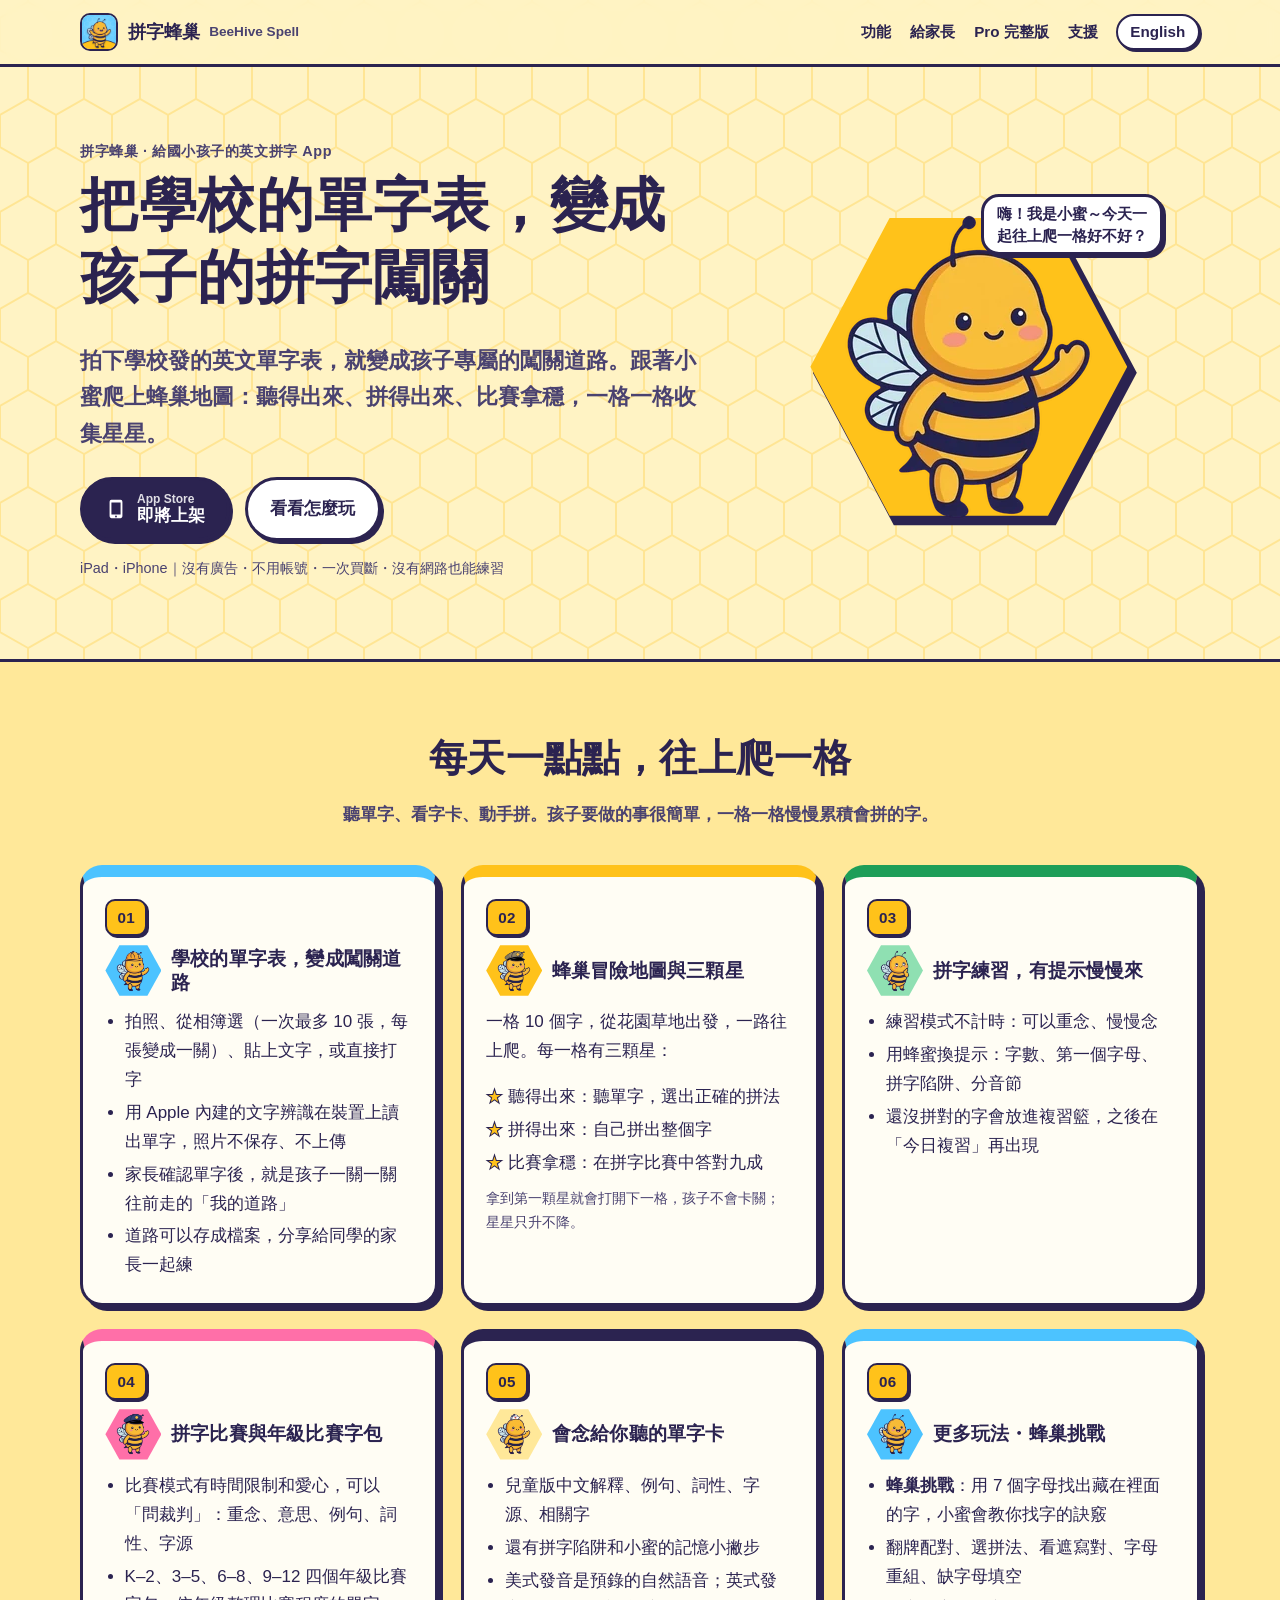
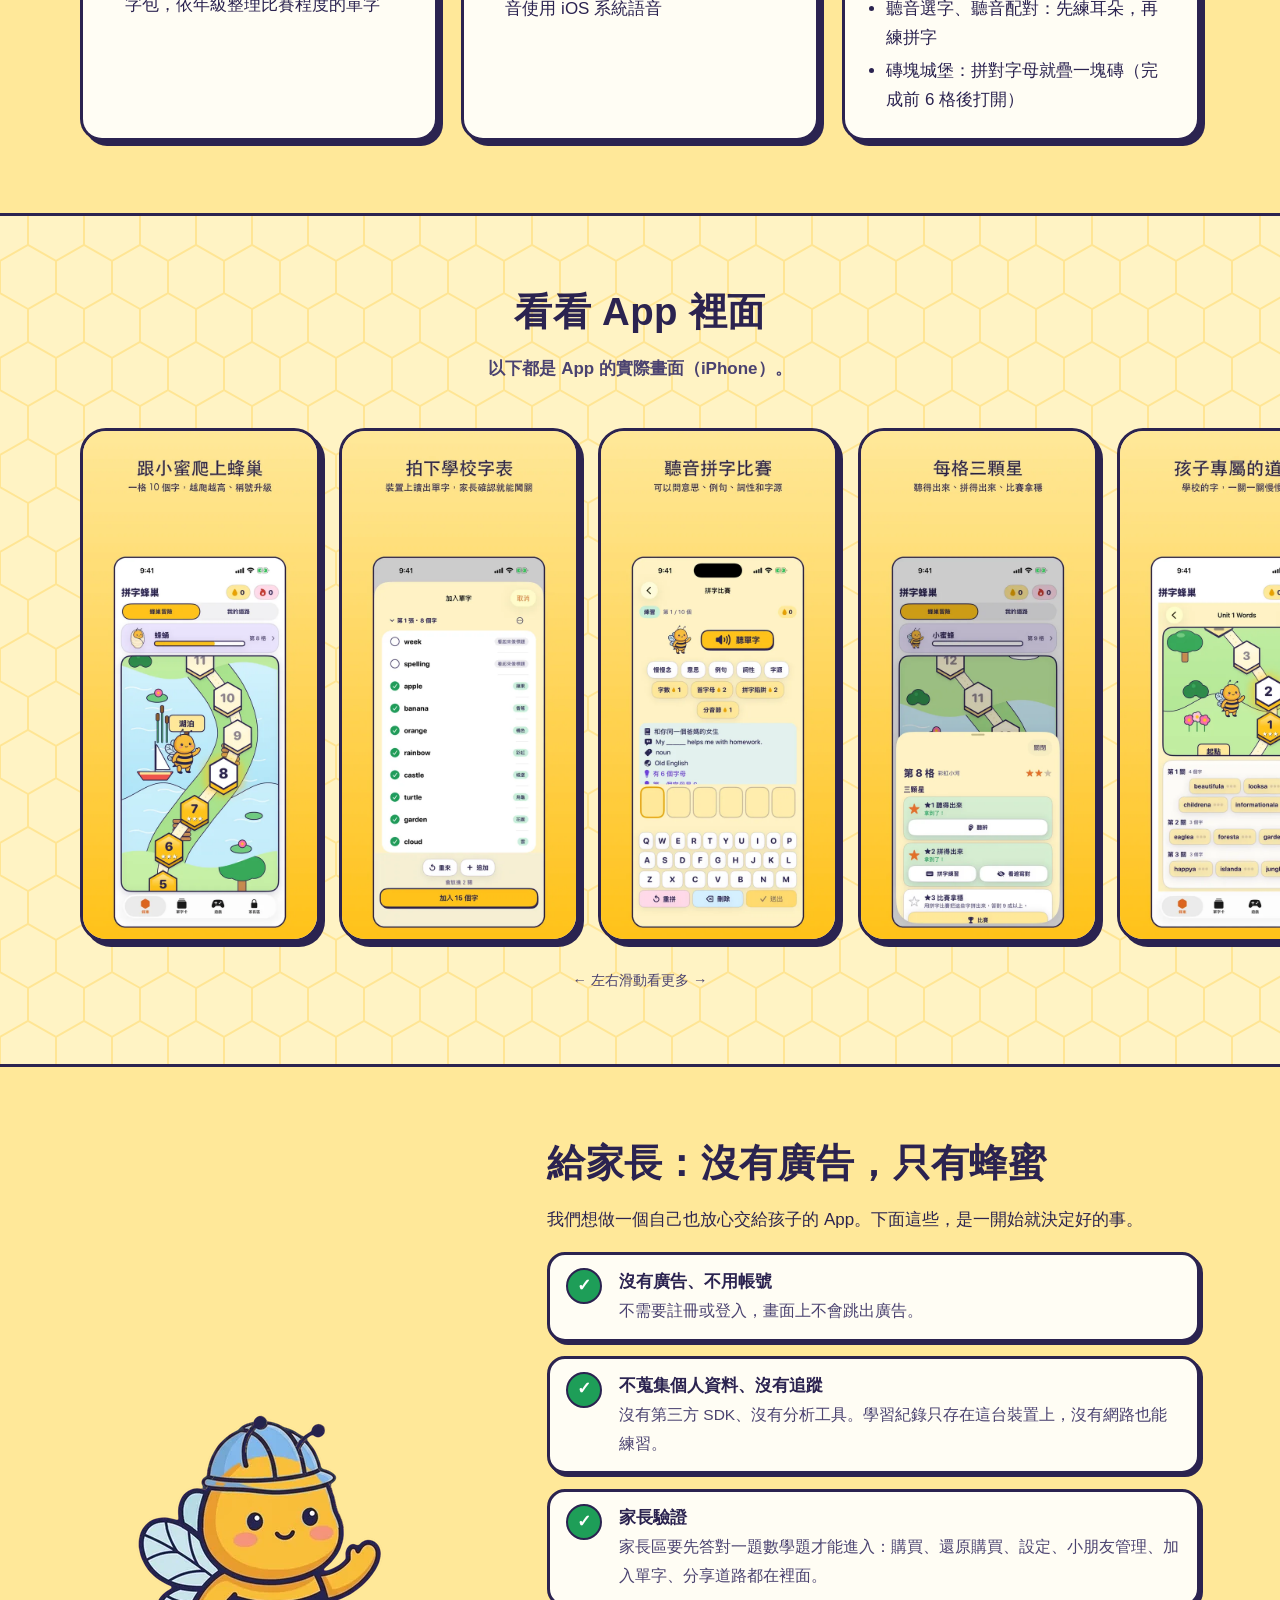
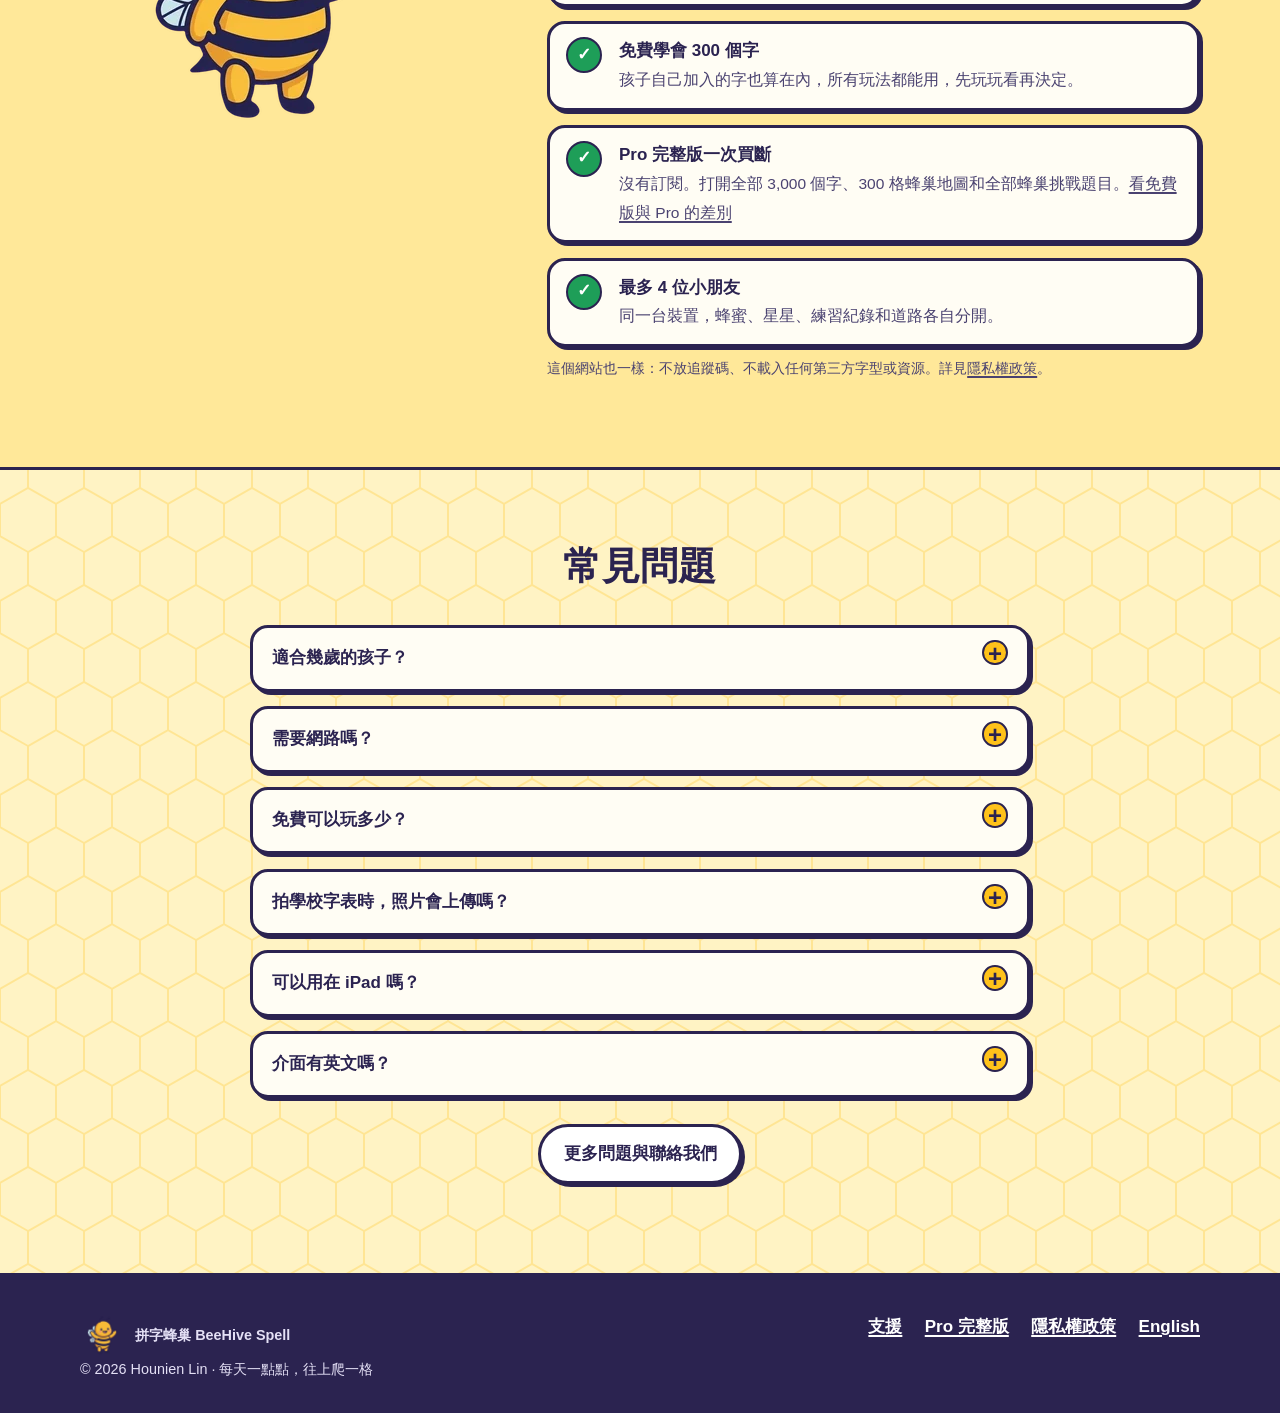
==== index.html @ 7cbc0c39 "BeeHive Spell website: landing, Pro, support and privacy pages (zh-Hant + en) Static site for GitHub" ====
<!doctype html>
<html lang="zh-Hant-TW">
<head>
<meta charset="utf-8">
<meta name="viewport" content="width=device-width, initial-scale=1">
<title>拼字蜂巢 BeeHive Spell：把學校單字表變成拼字闖關</title>
<meta name="description" content="拼字蜂巢是給國小孩子的英文單字拼寫 App。把學校發的單字表拍下來，就變成孩子專屬的拼字闖關；跟著小蜜爬上蜂巢地圖，聽得出來、拼得出來、比賽拿穩。沒有廣告、不用帳號、一次買斷。">
<link rel="canonical" href="https://hounienlin.github.io/beehive_web/">
<link rel="alternate" hreflang="zh-Hant" href="https://hounienlin.github.io/beehive_web/">
<link rel="alternate" hreflang="en" href="https://hounienlin.github.io/beehive_web/en/">
<link rel="alternate" hreflang="x-default" href="https://hounienlin.github.io/beehive_web/">
<meta property="og:type" content="website">
<meta property="og:title" content="拼字蜂巢 BeeHive Spell">
<meta property="og:description" content="把學校的英文單字表拍下來，就變成孩子專屬的拼字闖關道路。">
<meta property="og:image" content="https://hounienlin.github.io/beehive_web/assets/img/icon/og-icon.png">
<meta property="og:locale" content="zh_TW">
<meta name="theme-color" content="#FFC21A">
<link rel="icon" href="assets/img/icon/favicon-32.png" sizes="32x32" type="image/png">
<link rel="icon" href="assets/img/icon/favicon-192.png" sizes="192x192" type="image/png">
<link rel="apple-touch-icon" href="assets/img/icon/apple-touch-icon.png">
<link rel="stylesheet" href="assets/css/style.css">
</head>
<body>
<a class="skip" href="#main">跳到主要內容</a>

<header class="site-header">
  <div class="wrap">
    <a class="brand" href="index.html"><img src="assets/img/icon/favicon-192.png" alt="" width="38" height="38">拼字蜂巢 <small>BeeHive Spell</small></a>
    <nav class="nav" aria-label="主選單">
      <a class="hide-sm" href="#features">功能</a>
      <a class="hide-sm" href="#parents">給家長</a>
      <a href="pro.html">Pro 完整版</a>
      <a href="support.html">支援</a>
      <a class="lang" href="en/index.html" hreflang="en" lang="en">English</a>
    </nav>
  </div>
</header>

<main id="main">

<section class="hero" aria-labelledby="hero-title">
  <div class="wrap">
    <div>
      <p class="eyebrow">拼字蜂巢 · 給國小孩子的英文拼字 App</p>
      <h1 id="hero-title">把學校的單字表，變成孩子的拼字闖關</h1>
      <p class="lede">拍下學校發的英文單字表，就變成孩子專屬的闖關道路。跟著小蜜爬上蜂巢地圖：聽得出來、拼得出來、比賽拿穩，一格一格收集星星。</p>
      <div class="hero-cta">
        <!-- TODO(上架後): 換成 App Store 連結 https://apps.apple.com/app/id<APP_ID>，
             並改用 Apple 行銷資源提供的「Download on the App Store」徽章（下載後放進 assets/img/，不要從 Apple 伺服器直接引用）。 -->
        <a class="btn btn-store" href="#" aria-label="App Store 即將上架">
          <svg viewBox="0 0 24 24" aria-hidden="true"><path d="M7 2h10a2 2 0 0 1 2 2v16a2 2 0 0 1-2 2H7a2 2 0 0 1-2-2V4a2 2 0 0 1 2-2zm0 3v13h10V5H7zm5 14.2a1 1 0 1 0 0 2 1 1 0 0 0 0-2z"/></svg>
          <span><small>App Store</small>即將上架</span>
        </a>
        <a class="btn btn-ghost" href="#features">看看怎麼玩</a>
      </div>
      <p class="hero-note">iPad・iPhone｜沒有廣告・不用帳號・一次買斷・沒有網路也能練習</p>
    </div>
    <div class="hero-art">
      <img src="assets/img/mascot/mascot_bee.webp" alt="吉祥物小蜜：一隻揮手打招呼的小蜜蜂" width="360" height="360">
      <p class="bubble" aria-hidden="true">嗨！我是小蜜～今天一起往上爬一格好不好？</p>
    </div>
  </div>
</section>

<section id="features" class="section band" aria-labelledby="features-title">
  <div class="wrap">
    <div class="section-head">
      <h2 id="features-title">每天一點點，往上爬一格</h2>
      <p>聽單字、看字卡、動手拼。孩子要做的事很簡單，一格一格慢慢累積會拼的字。</p>
    </div>
    <div class="grid">
      <article class="card feature c-sky">
        <span class="no">01</span>
        <h3><span class="icon-hex"><img src="assets/img/mascot/mascot_bee_builder.webp" alt="" width="48" height="48" loading="lazy"></span>學校的單字表，變成闖關道路</h3>
        <ul>
          <li>拍照、從相簿選（一次最多 10 張，每張變成一關）、貼上文字，或直接打字</li>
          <li>用 Apple 內建的文字辨識在裝置上讀出單字，照片不保存、不上傳</li>
          <li>家長確認單字後，就是孩子一關一關往前走的「我的道路」</li>
          <li>道路可以存成檔案，分享給同學的家長一起練</li>
        </ul>
      </article>

      <article class="card feature c-honey">
        <span class="no">02</span>
        <h3><span class="icon-hex"><img src="assets/img/mascot/mascot_bee_scout.webp" alt="" width="48" height="48" loading="lazy"></span>蜂巢冒險地圖與三顆星</h3>
        <p>一格 10 個字，從花園草地出發，一路往上爬。每一格有三顆星：</p>
        <ul class="stars">
          <li>聽得出來：聽單字，選出正確的拼法</li>
          <li>拼得出來：自己拼出整個字</li>
          <li>比賽拿穩：在拼字比賽中答對九成</li>
        </ul>
        <p class="note">拿到第一顆星就會打開下一格，孩子不會卡關；星星只升不降。</p>
      </article>

      <article class="card feature c-leaf">
        <span class="no">03</span>
        <h3><span class="icon-hex"><img src="assets/img/mascot/mascot_mood_think.webp" alt="" width="48" height="48" loading="lazy"></span>拼字練習，有提示慢慢來</h3>
        <ul>
          <li>練習模式不計時：可以重念、慢慢念</li>
          <li>用蜂蜜換提示：字數、第一個字母、拼字陷阱、分音節</li>
          <li>還沒拼對的字會放進複習籃，之後在「今日複習」再出現</li>
        </ul>
      </article>

      <article class="card feature c-pink">
        <span class="no">04</span>
        <h3><span class="icon-hex"><img src="assets/img/mascot/mascot_bee_captain.webp" alt="" width="48" height="48" loading="lazy"></span>拼字比賽與年級比賽字包</h3>
        <ul>
          <li>比賽模式有時間限制和愛心，可以「問裁判」：重念、意思、例句、詞性、字源</li>
          <li>K–2、3–5、6–8、9–12 四個年級比賽字包，依年級整理比賽程度的單字</li>
        </ul>
        <!-- 年級比賽字包：只用列舉，不寫涵蓋所有年級的說法（見 marketing-terms.md 禁用詞）。字包是否收費未定，這裡不寫價格或是否含在 Pro。 -->
      </article>

      <article class="card feature c-ink">
        <span class="no">05</span>
        <h3><span class="icon-hex"><img src="assets/img/mascot/mascot_bee_nurse.webp" alt="" width="48" height="48" loading="lazy"></span>會念給你聽的單字卡</h3>
        <ul>
          <li>兒童版中文解釋、例句、詞性、字源、相關字</li>
          <li>還有拼字陷阱和小蜜的記憶小撇步</li>
          <li>美式發音是預錄的自然語音；英式發音使用 iOS 系統語音</li>
        </ul>
      </article>

      <article class="card feature c-sky">
        <span class="no">06</span>
        <h3><span class="icon-hex"><img src="assets/img/mascot/mascot_mood_cheer.webp" alt="" width="48" height="48" loading="lazy"></span>更多玩法・蜂巢挑戰</h3>
        <ul>
          <li><strong>蜂巢挑戰</strong>：用 7 個字母找出藏在裡面的字，小蜜會教你找字的訣竅</li>
          <li>翻牌配對、選拼法、看遮寫對、字母重組、缺字母填空</li>
          <li>聽音選字、聽音配對：先練耳朵，再練拼字</li>
          <li>磚塊城堡：拼對字母就疊一塊磚（完成前 6 格後打開）</li>
        </ul>
      </article>
    </div>
  </div>
</section>

<section id="screens" class="section" aria-labelledby="screens-title">
  <div class="wrap section-head">
    <h2 id="screens-title">看看 App 裡面</h2>
    <p>以下都是 App 的實際畫面（iPhone）。</p>
  </div>
  <!-- 截圖來源：app repo docs/appstore/final/zh-Hant/iphone-6.9/，用 tools/sync_assets.py 重新產生；換新一組截圖後記得核對 alt 文字 -->
  <ul class="shots" aria-label="App 截圖，可以左右捲動">
    <li><img src="assets/img/screenshots/zh-Hant/01-climb-hive.webp" alt="蜂巢地圖：跟小蜜一格一格往上爬，稱號升級" width="600" height="1304" loading="lazy"></li>
    <li><img src="assets/img/screenshots/zh-Hant/02-scan-to-road.webp" alt="拍下學校字表：在裝置上讀出單字，家長確認就能闖關" width="600" height="1304" loading="lazy"></li>
    <li><img src="assets/img/screenshots/zh-Hant/03-spelling-hints.webp" alt="拼字練習：可以問意思、例句、詞性和字源" width="600" height="1304" loading="lazy"></li>
    <li><img src="assets/img/screenshots/zh-Hant/04-three-stars.webp" alt="每格三顆星：聽得出來、拼得出來、比賽拿穩" width="600" height="1304" loading="lazy"></li>
    <li><img src="assets/img/screenshots/zh-Hant/05-my-roads.webp" alt="我的道路：學校的字，一關一關慢慢練" width="600" height="1304" loading="lazy"></li>
    <li><img src="assets/img/screenshots/zh-Hant/06-word-card.webp" alt="單字卡：點一下就念給你聽" width="600" height="1304" loading="lazy"></li>
    <li><img src="assets/img/screenshots/zh-Hant/07-practice-modes.webp" alt="遊戲頁：各種練習方式" width="600" height="1304" loading="lazy"></li>
    <li><img src="assets/img/screenshots/zh-Hant/08-parent-gate.webp" alt="家長區的家長驗證畫面" width="600" height="1304" loading="lazy"></li>
  </ul>
  <p class="shots-hint" aria-hidden="true">← 左右滑動看更多 →</p>
</section>

<section id="parents" class="section band" aria-labelledby="parents-title">
  <div class="wrap trust">
    <div class="trust-art">
      <img src="assets/img/mascot/mascot_bee_guard.webp" alt="戴著帽子的守衛蜂小蜜" width="360" height="360" loading="lazy">
    </div>
    <div>
      <h2 id="parents-title">給家長：沒有廣告，只有蜂蜜</h2>
      <p>我們想做一個自己也放心交給孩子的 App。下面這些，是一開始就決定好的事。</p>
      <ul class="checks">
        <li><div><strong>沒有廣告、不用帳號</strong><span>不需要註冊或登入，畫面上不會跳出廣告。</span></div></li>
        <li><div><strong>不蒐集個人資料、沒有追蹤</strong><span>沒有第三方 SDK、沒有分析工具。學習紀錄只存在這台裝置上，沒有網路也能練習。</span></div></li>
        <li><div><strong>家長驗證</strong><span>家長區要先答對一題數學題才能進入：購買、還原購買、設定、小朋友管理、加入單字、分享道路都在裡面。</span></div></li>
        <li><div><strong>免費學會 300 個字</strong><span>孩子自己加入的字也算在內，所有玩法都能用，先玩玩看再決定。</span></div></li>
        <li><div><strong>Pro 完整版一次買斷</strong><span>沒有訂閱。打開全部 3,000 個字、300 格蜂巢地圖和全部蜂巢挑戰題目。<a href="pro.html">看免費版與 Pro 的差別</a></span></div></li>
        <li><div><strong>最多 4 位小朋友</strong><span>同一台裝置，蜂蜜、星星、練習紀錄和道路各自分開。</span></div></li>
      </ul>
      <p class="note">這個網站也一樣：不放追蹤碼、不載入任何第三方字型或資源。詳見<a href="privacy.html">隱私權政策</a>。</p>
    </div>
  </div>
</section>

<section id="faq" class="section" aria-labelledby="faq-title">
  <div class="narrow">
    <div class="section-head">
      <h2 id="faq-title">常見問題</h2>
    </div>
    <div class="faq">
      <details>
        <summary>適合幾歲的孩子？</summary>
        <p>拼字蜂巢是給國小孩子練習英文單字拼寫的 App。小蜜只鼓勵、不責備，拼不出來時她會說：「差一點點！這個字很調皮，我們再聽一次？」</p>
      </details>
      <details>
        <summary>需要網路嗎？</summary>
        <p>不需要。單字、圖片和音檔都在 App 裡，沒有網路也能練習。</p>
      </details>
      <details>
        <summary>免費可以玩多少？</summary>
        <p>免費版可以學會 300 個字（孩子自己加入的字也算在內），所有玩法都能用。學會 300 個字以後，開始練習時會出現 Pro 完整版的說明，由家長決定要不要購買。詳見 <a href="pro.html">Pro 完整版</a>。</p>
      </details>
      <details>
        <summary>拍學校字表時，照片會上傳嗎？</summary>
        <p>不會。單字是用 Apple 內建的文字辨識，只在這台裝置上讀出來；照片不保存、不上傳。</p>
      </details>
      <details>
        <summary>可以用在 iPad 嗎？</summary>
        <p>可以。拼字蜂巢以 iPad 優先設計，也支援 iPhone。</p>
      </details>
      <details>
        <summary>介面有英文嗎？</summary>
        <p>有。介面語言可以在 App 內切換繁體中文或 English。</p>
      </details>
    </div>
    <p style="text-align:center;margin-top:1.6rem"><a class="btn btn-ghost" href="support.html">更多問題與聯絡我們</a></p>
  </div>
</section>

</main>

<footer class="site-footer">
  <div class="wrap">
    <div>
      <p class="foot-brand"><img src="assets/img/mascot/mascot_mood_cheer.webp" alt="" width="44" height="44" loading="lazy">拼字蜂巢 BeeHive Spell</p>
      <p>© 2026 Hounien Lin · 每天一點點，往上爬一格</p>
    </div>
    <nav aria-label="頁尾連結">
      <ul>
        <li><a href="support.html">支援</a></li>
        <li><a href="pro.html">Pro 完整版</a></li>
        <li><a href="privacy.html">隱私權政策</a></li>
        <li><a href="en/index.html" hreflang="en" lang="en">English</a></li>
      </ul>
    </nav>
  </div>
</footer>
</body>
</html>
---- assets/css/style.css ----
/* BeeHive Spell site — one stylesheet, no external fonts or resources. */

:root {
  --honey: #FFC21A;
  --honey-soft: #FFE899;
  --cream: #FFF3C4;
  --sky: #4CC3FF;
  --leaf: #1E9E58;
  --pink: #FF6FA8;
  --ink: #2B2350;
  --ink-soft: #4A4270;
  --paper: #FFFDF4;
  --radius: 22px;
  --line: 3px;
  --pop: 5px 5px 0 var(--ink);
  --pop-sm: 3px 3px 0 var(--ink);
  --wrap: 1120px;
  --font: ui-rounded, "SF Pro Rounded", -apple-system, BlinkMacSystemFont, "PingFang TC", "Heiti TC",
    "Microsoft JhengHei", "Noto Sans TC", "Segoe UI", Roboto, "Helvetica Neue", Arial, sans-serif;
  color-scheme: light;
}

*, *::before, *::after { box-sizing: border-box; }

html { -webkit-text-size-adjust: 100%; scroll-behavior: smooth; }
@media (prefers-reduced-motion: reduce) {
  html { scroll-behavior: auto; }
  *, *::before, *::after { animation: none !important; transition: none !important; }
}

body {
  margin: 0;
  font-family: var(--font);
  font-size: 1.0625rem;
  line-height: 1.7;
  color: var(--ink);
  background-color: var(--cream);
  /* subtle honeycomb pattern (inline SVG, no network request) */
  background-image: url("data:image/svg+xml,%3Csvg xmlns='http://www.w3.org/2000/svg' width='56' height='97' viewBox='0 0 56 97'%3E%3Cpath d='M28 66 0 50V18L28 2l28 16v32L28 66zm0 31V66m0-64V-30' fill='none' stroke='%23FFC21A' stroke-opacity='.28' stroke-width='2'/%3E%3C/svg%3E");
  background-size: 56px 97px;
}

img { max-width: 100%; height: auto; display: block; }
a { color: inherit; text-decoration-thickness: 2px; text-underline-offset: 3px; }
a:hover { text-decoration-color: var(--pink); }
:focus-visible { outline: 3px solid var(--sky); outline-offset: 3px; border-radius: 6px; }

h1, h2, h3 { line-height: 1.25; margin: 0 0 .5em; letter-spacing: .01em; }
h1 { font-size: clamp(2rem, 6vw, 3.6rem); font-weight: 900; }
h2 { font-size: clamp(1.6rem, 3.6vw, 2.4rem); font-weight: 900; }
h3 { font-size: 1.2rem; font-weight: 800; }
p { margin: 0 0 1em; }

.wrap { width: min(100% - 2.5rem, var(--wrap)); margin-inline: auto; }
.narrow { width: min(100% - 2.5rem, 780px); margin-inline: auto; }

.skip {
  position: absolute; left: -999px; top: 0; z-index: 99;
  background: var(--ink); color: #fff; padding: .6rem 1rem; border-radius: 0 0 12px 0;
}
.skip:focus { left: 0; }

/* ---------- header ---------- */
.site-header {
  position: sticky; top: 0; z-index: 10;
  background: rgba(255, 243, 196, .94);
  border-bottom: var(--line) solid var(--ink);
}
@supports (backdrop-filter: blur(6px)) {
  .site-header { background: rgba(255, 243, 196, .82); backdrop-filter: blur(6px); }
}
.site-header .wrap {
  display: flex; align-items: center; gap: 1rem; min-height: 64px; flex-wrap: wrap;
}
.brand {
  display: flex; align-items: center; gap: .6rem; text-decoration: none; font-weight: 900; font-size: 1.15rem;
  margin-right: auto;
}
.brand img { width: 38px; height: 38px; border-radius: 10px; border: 2px solid var(--ink); }
.brand small { font-weight: 700; color: var(--ink-soft); font-size: .85rem; }
.nav { display: flex; gap: .25rem 1rem; flex-wrap: wrap; align-items: center; font-weight: 700; font-size: .95rem; }
.nav a { text-decoration: none; padding: .25rem .1rem; }
.nav a:hover { text-decoration: underline; }
.lang {
  border: 2px solid var(--ink); border-radius: 999px; padding: .2rem .8rem !important;
  background: #fff; box-shadow: 2px 2px 0 var(--ink);
}
@media (max-width: 640px) {
  .nav .hide-sm { display: none; }
  .brand small { display: none; }
}

/* ---------- buttons, chips ---------- */
.btn {
  display: inline-flex; align-items: center; gap: .6rem;
  font: inherit; font-weight: 900; font-size: 1.05rem; text-decoration: none;
  padding: .8rem 1.4rem; border-radius: 999px;
  border: var(--line) solid var(--ink); box-shadow: var(--pop-sm);
  background: var(--honey); color: var(--ink);
  transition: transform .12s ease, box-shadow .12s ease;
}
.btn:hover { transform: translate(-1px, -1px); box-shadow: 4px 4px 0 var(--ink); }
.btn:active { transform: translate(2px, 2px); box-shadow: 1px 1px 0 var(--ink); }
.btn-store { background: var(--ink); color: #fff; }
.btn-store svg { width: 22px; height: 22px; fill: currentColor; }
.btn-store span { display: flex; flex-direction: column; line-height: 1.15; text-align: left; }
.btn-store small { font-weight: 700; font-size: .75rem; opacity: .85; }
.btn-ghost { background: #fff; }

.chip {
  display: inline-block; font-weight: 800; font-size: .85rem;
  padding: .2rem .75rem; border-radius: 999px;
  border: 2px solid var(--ink); background: var(--honey-soft);
}

/* ---------- hero ---------- */
.hero { padding: clamp(2rem, 6vw, 4.5rem) 0 clamp(2.5rem, 6vw, 4rem); }
.hero .wrap { display: grid; gap: 2rem; align-items: center; grid-template-columns: 1.15fr .85fr; }
@media (max-width: 820px) { .hero .wrap { grid-template-columns: 1fr; text-align: center; } }
.hero .lede { font-size: clamp(1.1rem, 2.2vw, 1.35rem); font-weight: 600; color: var(--ink-soft); max-width: 34em; }
@media (max-width: 820px) { .hero .lede { margin-inline: auto; } }
.hero h1 .en { display: block; font-size: .45em; font-weight: 800; color: var(--ink-soft); margin-top: .35em; letter-spacing: .02em; }
.hero-cta { display: flex; flex-wrap: wrap; gap: .9rem; margin-top: 1.5rem; }
@media (max-width: 820px) { .hero-cta { justify-content: center; } }
.hero-note { font-size: .9rem; color: var(--ink-soft); margin-top: .9rem; }
.hero-art { position: relative; justify-self: center; width: min(360px, 78vw); aspect-ratio: 1; }
.hero-art::before, .hero-art::after {
  content: ""; position: absolute;
  clip-path: polygon(25% 3%, 75% 3%, 100% 50%, 75% 97%, 25% 97%, 0 50%);
}
.hero-art::before { inset: 5%; background: var(--ink); transform: translate(6px, 6px); }
.hero-art::after { inset: 6%; background: var(--honey); box-shadow: none; }
.hero-art img { position: relative; z-index: 1; width: 100%; animation: bob 4s ease-in-out infinite; }
@keyframes bob { 0%, 100% { transform: translateY(0) rotate(-2deg); } 50% { transform: translateY(-10px) rotate(2deg); } }
.bubble {
  position: absolute; z-index: 2; top: 2%; right: -4%;
  background: #fff; border: var(--line) solid var(--ink); border-radius: 18px; box-shadow: var(--pop-sm);
  padding: .4rem .8rem; font-weight: 800; font-size: .95rem; max-width: 12em; text-align: left; line-height: 1.4;
}
@media (max-width: 480px) { .bubble { right: 0; font-size: .85rem; } }

/* ---------- sections ---------- */
section { scroll-margin-top: 80px; }
.section { padding: clamp(2.5rem, 6vw, 4.5rem) 0; }
.section-head { text-align: center; max-width: 40em; margin: 0 auto 2.2rem; }
.section-head p { color: var(--ink-soft); font-weight: 600; }
.band { background: var(--honey-soft); border-block: var(--line) solid var(--ink); }

.card {
  background: var(--paper); border: var(--line) solid var(--ink); border-radius: var(--radius);
  box-shadow: var(--pop); padding: 1.4rem 1.4rem 1.2rem;
}
.grid { display: grid; gap: 1.4rem; grid-template-columns: repeat(auto-fit, minmax(min(100%, 300px), 1fr)); }
.feature h3 { display: flex; align-items: center; gap: .6rem; }
.feature ul { margin: .4rem 0 0; padding-left: 1.2rem; }
.feature li { margin-bottom: .25rem; }
.icon-hex {
  flex: none; width: 56px; height: 56px; display: grid; place-items: center; padding: 4px;
  clip-path: polygon(25% 5%, 75% 5%, 100% 50%, 75% 95%, 25% 95%, 0 50%);
  background: var(--honey);
}
.icon-hex img { width: 100%; }
.c-sky .icon-hex { background: var(--sky); }
.c-leaf .icon-hex { background: #8FE0B2; }
.c-pink .icon-hex { background: var(--pink); }
.c-honey .icon-hex { background: var(--honey); }
.c-ink .icon-hex { background: var(--honey-soft); }
.c-sky { border-top: 12px solid var(--sky); }
.c-leaf { border-top: 12px solid var(--leaf); }
.c-pink { border-top: 12px solid var(--pink); }
.c-honey { border-top: 12px solid var(--honey); }
.c-ink { border-top: 12px solid var(--ink); }
.stars { list-style: none; padding: 0 !important; }
.stars li::before { content: "★ "; color: var(--honey); -webkit-text-stroke: 1px var(--ink); }
.note { font-size: .88rem; color: var(--ink-soft); margin-top: .6rem; }

/* ---------- screenshots ---------- */
.shots {
  display: flex; gap: 1.2rem; overflow-x: auto; scroll-snap-type: x mandatory;
  padding: .5rem 1.25rem 1.6rem; margin: 0; list-style: none;
  -webkit-overflow-scrolling: touch;
}
@media (min-width: 1160px) { .shots { padding-inline: calc((100vw - var(--wrap)) / 2); } }
.shots li { flex: none; width: clamp(180px, 22vw, 240px); scroll-snap-align: center; }
.shots img {
  width: 100%; border: var(--line) solid var(--ink); border-radius: 26px; box-shadow: var(--pop);
  background: var(--honey-soft);
}
.shots-hint { text-align: center; font-size: .9rem; color: var(--ink-soft); margin: 0; }

/* ---------- trust ---------- */
.trust { display: grid; gap: 2rem; grid-template-columns: .8fr 1.2fr; align-items: center; }
@media (max-width: 820px) { .trust { grid-template-columns: 1fr; } .trust-art { max-width: 220px; margin: 0 auto; } }
.checks { list-style: none; padding: 0; margin: 0; display: grid; gap: .9rem; }
.checks li {
  display: grid; grid-template-columns: 40px 1fr; gap: .8rem; align-items: start;
  background: var(--paper); border: var(--line) solid var(--ink); border-radius: 18px; padding: .8rem 1rem;
  box-shadow: var(--pop-sm);
}
.checks li::before {
  content: "✓"; display: grid; place-items: center; width: 36px; height: 36px; border-radius: 50%;
  background: var(--leaf); color: #fff; font-weight: 900; border: 2px solid var(--ink);
}
.checks strong { display: block; }
.checks span { color: var(--ink-soft); font-size: .97rem; }

/* ---------- FAQ ---------- */
.faq { display: grid; gap: .9rem; }
.faq details {
  background: var(--paper); border: var(--line) solid var(--ink); border-radius: 18px; box-shadow: var(--pop-sm);
  padding: 0 1.2rem;
}
.faq summary {
  cursor: pointer; font-weight: 800; padding: 1rem 2rem 1rem 0; position: relative; list-style: none;
}
.faq summary::-webkit-details-marker { display: none; }
.faq summary::after {
  content: "+"; position: absolute; right: 0; top: .75rem; font-size: 1.5rem; line-height: 1; font-weight: 900;
  width: 1.6rem; height: 1.6rem; display: grid; place-items: center;
  background: var(--honey); border: 2px solid var(--ink); border-radius: 50%;
}
.faq details[open] summary::after { content: "−"; }
.faq details > *:not(summary) { margin-top: 0; }
.faq details > :last-child { padding-bottom: 1rem; }

/* ---------- document pages (privacy / support) ---------- */
.doc { padding: clamp(2rem, 5vw, 3.5rem) 0 4rem; }
.doc .card { padding: clamp(1.4rem, 4vw, 2.6rem); }
.doc h1 { font-size: clamp(1.8rem, 5vw, 2.6rem); }
.doc h2 { font-size: 1.35rem; margin-top: 2rem; padding-top: 1.2rem; border-top: 2px dashed var(--honey); }
.doc ul { padding-left: 1.3rem; }
.doc li { margin-bottom: .35rem; }
.meta { color: var(--ink-soft); font-size: .95rem; }
.meta p { margin: 0 0 .2rem; }
.doc-head { display: flex; gap: 1rem; align-items: center; margin-bottom: 1rem; }
.doc-head img { width: 84px; flex: none; }
.callout {
  background: var(--honey-soft); border: 2px solid var(--ink); border-radius: 16px; padding: .9rem 1.1rem; margin: 1.2rem 0;
}
.contact-box {
  display: flex; flex-wrap: wrap; gap: .5rem 1rem; align-items: center;
  background: #fff; border: var(--line) solid var(--ink); border-radius: 18px; box-shadow: var(--pop-sm);
  padding: 1rem 1.2rem; margin: 1rem 0 1.5rem; font-weight: 700;
}

/* Placeholder the owner must fill before publishing. Deliberately loud. */
.ph {
  background: repeating-linear-gradient(135deg, #FFE0EC 0 8px, #FFC9DE 8px 16px);
  outline: 2px dashed #C2185B; outline-offset: 1px;
  color: #8A0F45; font-weight: 800; padding: 0 .3em; border-radius: 4px; white-space: nowrap;
}
.ph::before { content: "⚠ "; }

/* ---------- footer ---------- */
.site-footer { background: var(--ink); color: #fff; padding: 2.5rem 0 2rem; margin-top: 0; }
.site-footer .wrap { display: flex; flex-wrap: wrap; gap: 1.2rem 2rem; justify-content: space-between; align-items: flex-start; }
.site-footer a { color: #fff; }
.site-footer nav ul { list-style: none; margin: 0; padding: 0; display: flex; flex-wrap: wrap; gap: .4rem 1.4rem; font-weight: 700; }
.site-footer p { margin: 0; color: #E4E0F5; font-size: .9rem; }
.site-footer .foot-brand { display: flex; gap: .7rem; align-items: center; font-weight: 900; }
.site-footer .foot-brand img { width: 44px; }
.site-footer .ph { color: #8A0F45; }

/* ---------- 404 ---------- */
.lost { min-height: 70vh; display: grid; place-items: center; text-align: center; padding: 3rem 0; }
.lost img { width: 200px; margin: 0 auto 1rem; }
.lost .hero-cta { justify-content: center; }

/* ---------- numbered sections (same writing pattern as the owner's other app site) ---------- */
.no {
  display: inline-grid; place-items: center; flex: none;
  min-width: 2.6rem; height: 2.3rem; padding: 0 .4rem; margin-right: .6rem;
  font-size: .95rem; font-weight: 900; letter-spacing: .02em; color: var(--ink);
  background: var(--honey); border: 2px solid var(--ink); border-radius: 10px; box-shadow: 2px 2px 0 var(--ink);
  font-variant-numeric: tabular-nums;
}
.doc h2 { display: flex; align-items: center; }
.eyebrow { font-weight: 800; font-size: .9rem; color: var(--ink-soft); letter-spacing: .04em; margin: 0 0 .4rem; }
.lead { font-size: 1.12rem; color: var(--ink-soft); font-weight: 600; }
.feature .no { margin-right: 0; margin-bottom: .4rem; }
.contact-box a { font-size: 1.15rem; }

/* ---------- comparison table ---------- */
.table-wrap { overflow-x: auto; margin: 1.2rem 0; border: var(--line) solid var(--ink); border-radius: 18px; box-shadow: var(--pop-sm); background: #fff; }
table.compare { width: 100%; border-collapse: collapse; min-width: 520px; }
.compare th, .compare td { padding: .75rem 1rem; text-align: left; vertical-align: top; border-bottom: 2px solid var(--honey-soft); }
.compare thead th { background: var(--honey); border-bottom: var(--line) solid var(--ink); font-weight: 900; }
.compare thead th.pro { background: var(--sky); }
.compare tbody th { font-weight: 800; width: 28%; background: var(--paper); }
.compare tbody tr:last-child th, .compare tbody tr:last-child td { border-bottom: 0; }
.yes::before { content: "✓ "; color: var(--leaf); font-weight: 900; }
.compare caption { caption-side: bottom; padding: .6rem 1rem; font-size: .85rem; color: var(--ink-soft); text-align: left; }
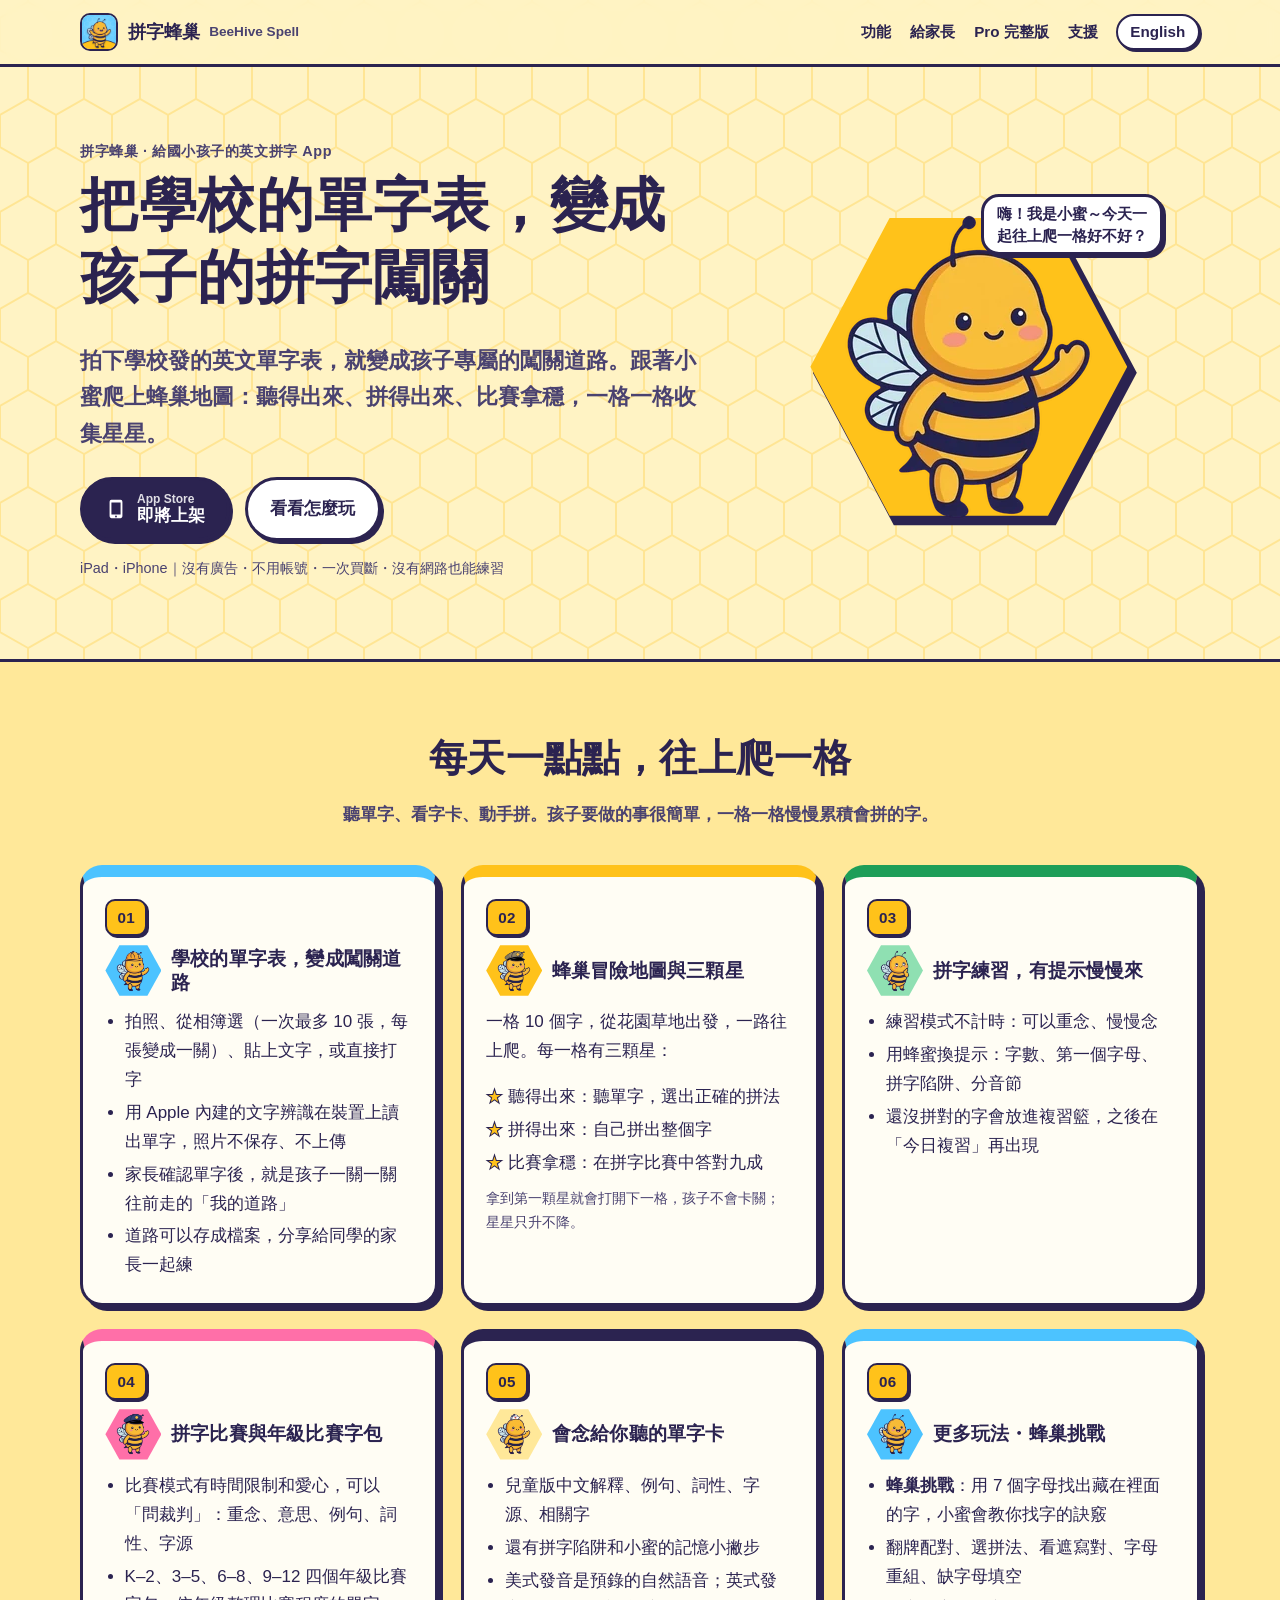
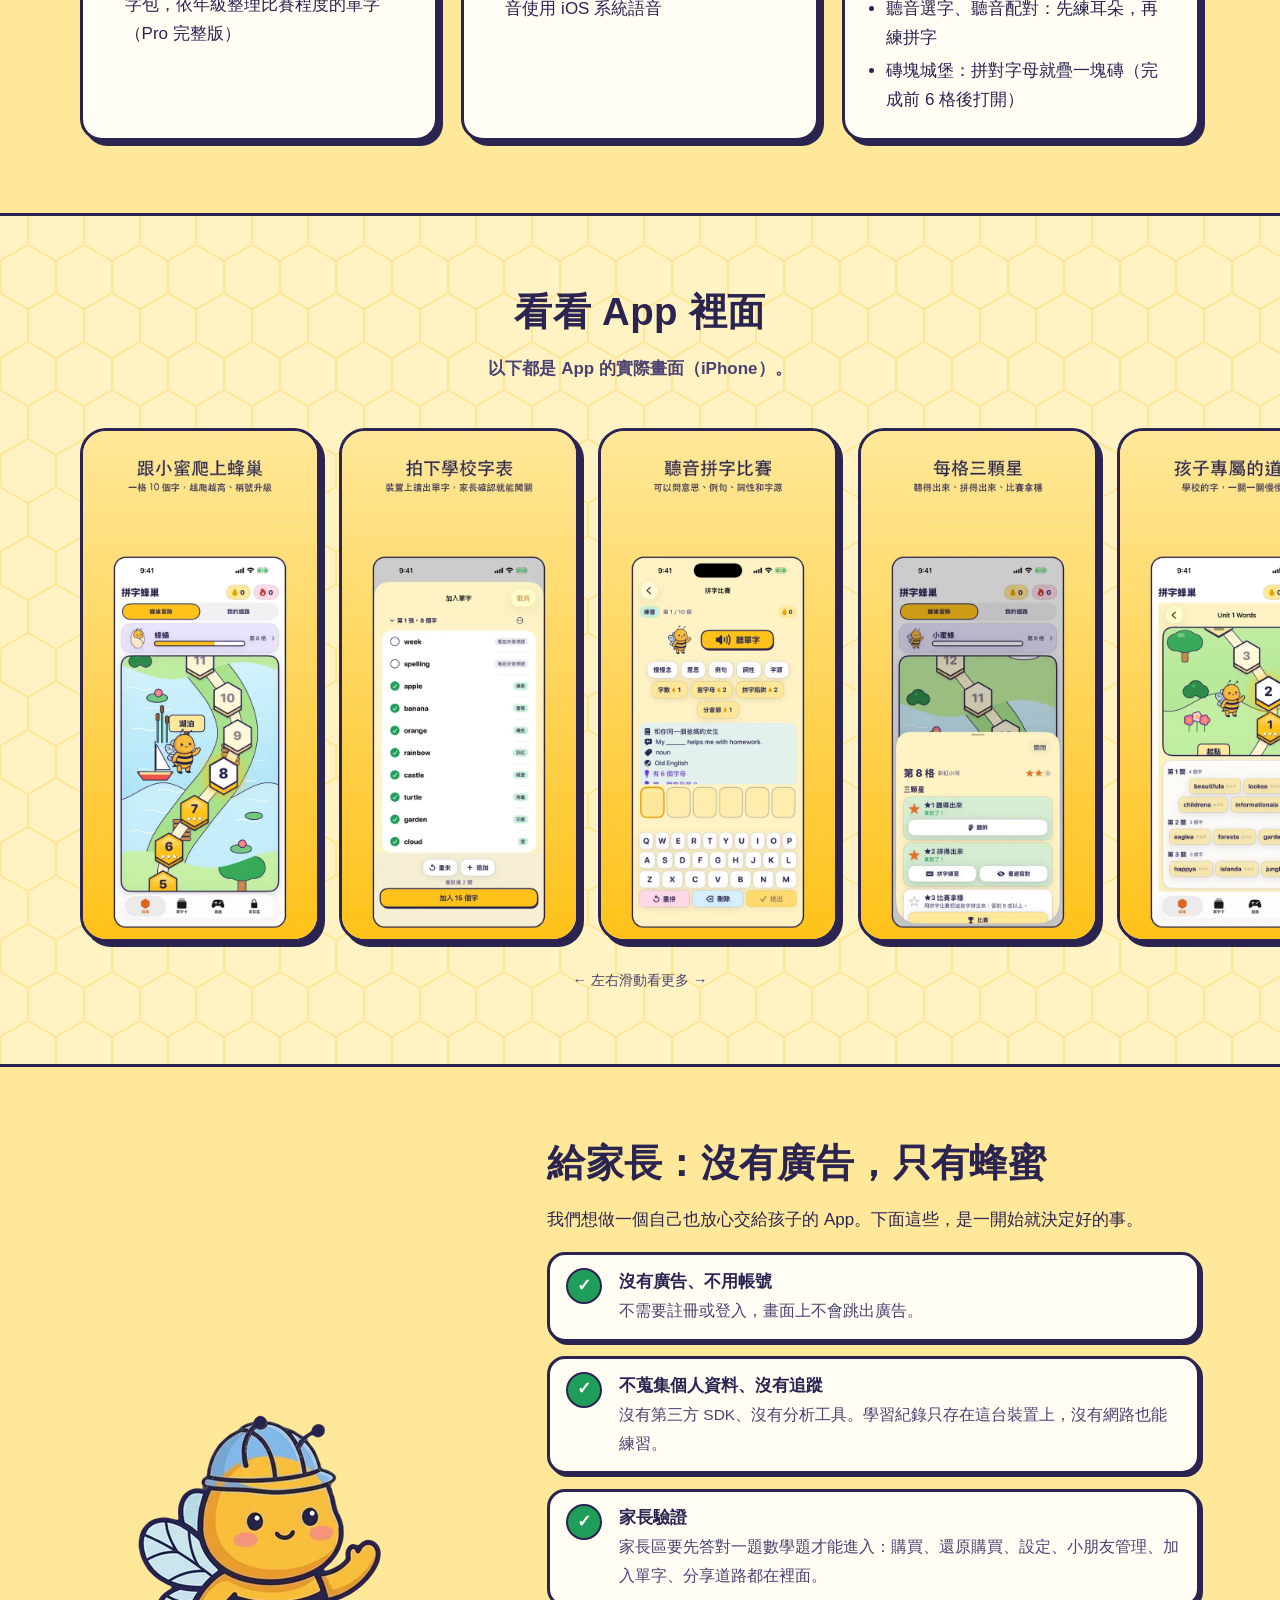
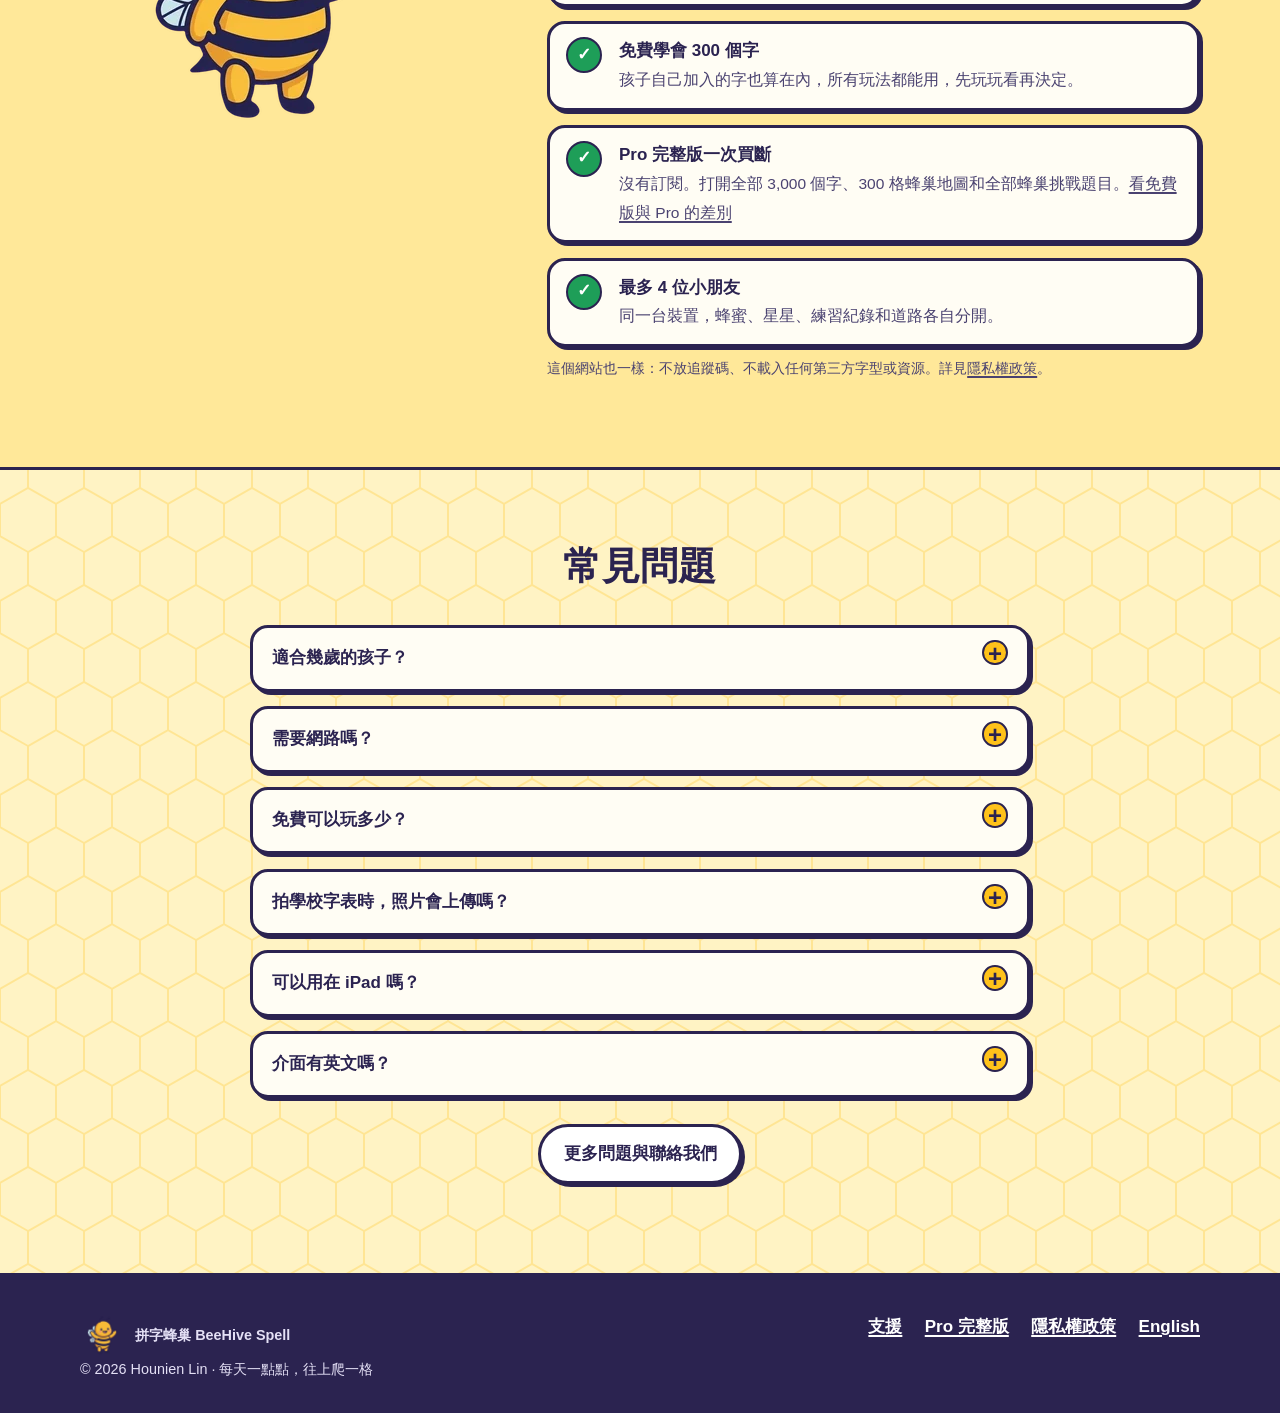
==== commit e4087707: "年級比賽字包只在 Pro；Pro 支援家人共享" ====
--- a/index.html
+++ b/index.html
@@ -107,9 +107,9 @@
         <h3><span class="icon-hex"><img src="assets/img/mascot/mascot_bee_captain.webp" alt="" width="48" height="48" loading="lazy"></span>拼字比賽與年級比賽字包</h3>
         <ul>
           <li>比賽模式有時間限制和愛心，可以「問裁判」：重念、意思、例句、詞性、字源</li>
-          <li>K–2、3–5、6–8、9–12 四個年級比賽字包，依年級整理比賽程度的單字</li>
-        </ul>
-        <!-- 年級比賽字包：只用列舉，不寫涵蓋所有年級的說法（見 marketing-terms.md 禁用詞）。字包是否收費未定，這裡不寫價格或是否含在 Pro。 -->
+          <li>K–2、3–5、6–8、9–12 四個年級比賽字包，依年級整理比賽程度的單字（Pro 完整版）</li>
+        </ul>
+        <!-- 年級比賽字包：只用列舉，不寫涵蓋所有年級的說法（見 marketing-terms.md 禁用詞）。字包只在 Pro 完整版（2026-11-08 定案）。 -->
       </article>
 
       <article class="card feature c-ink">
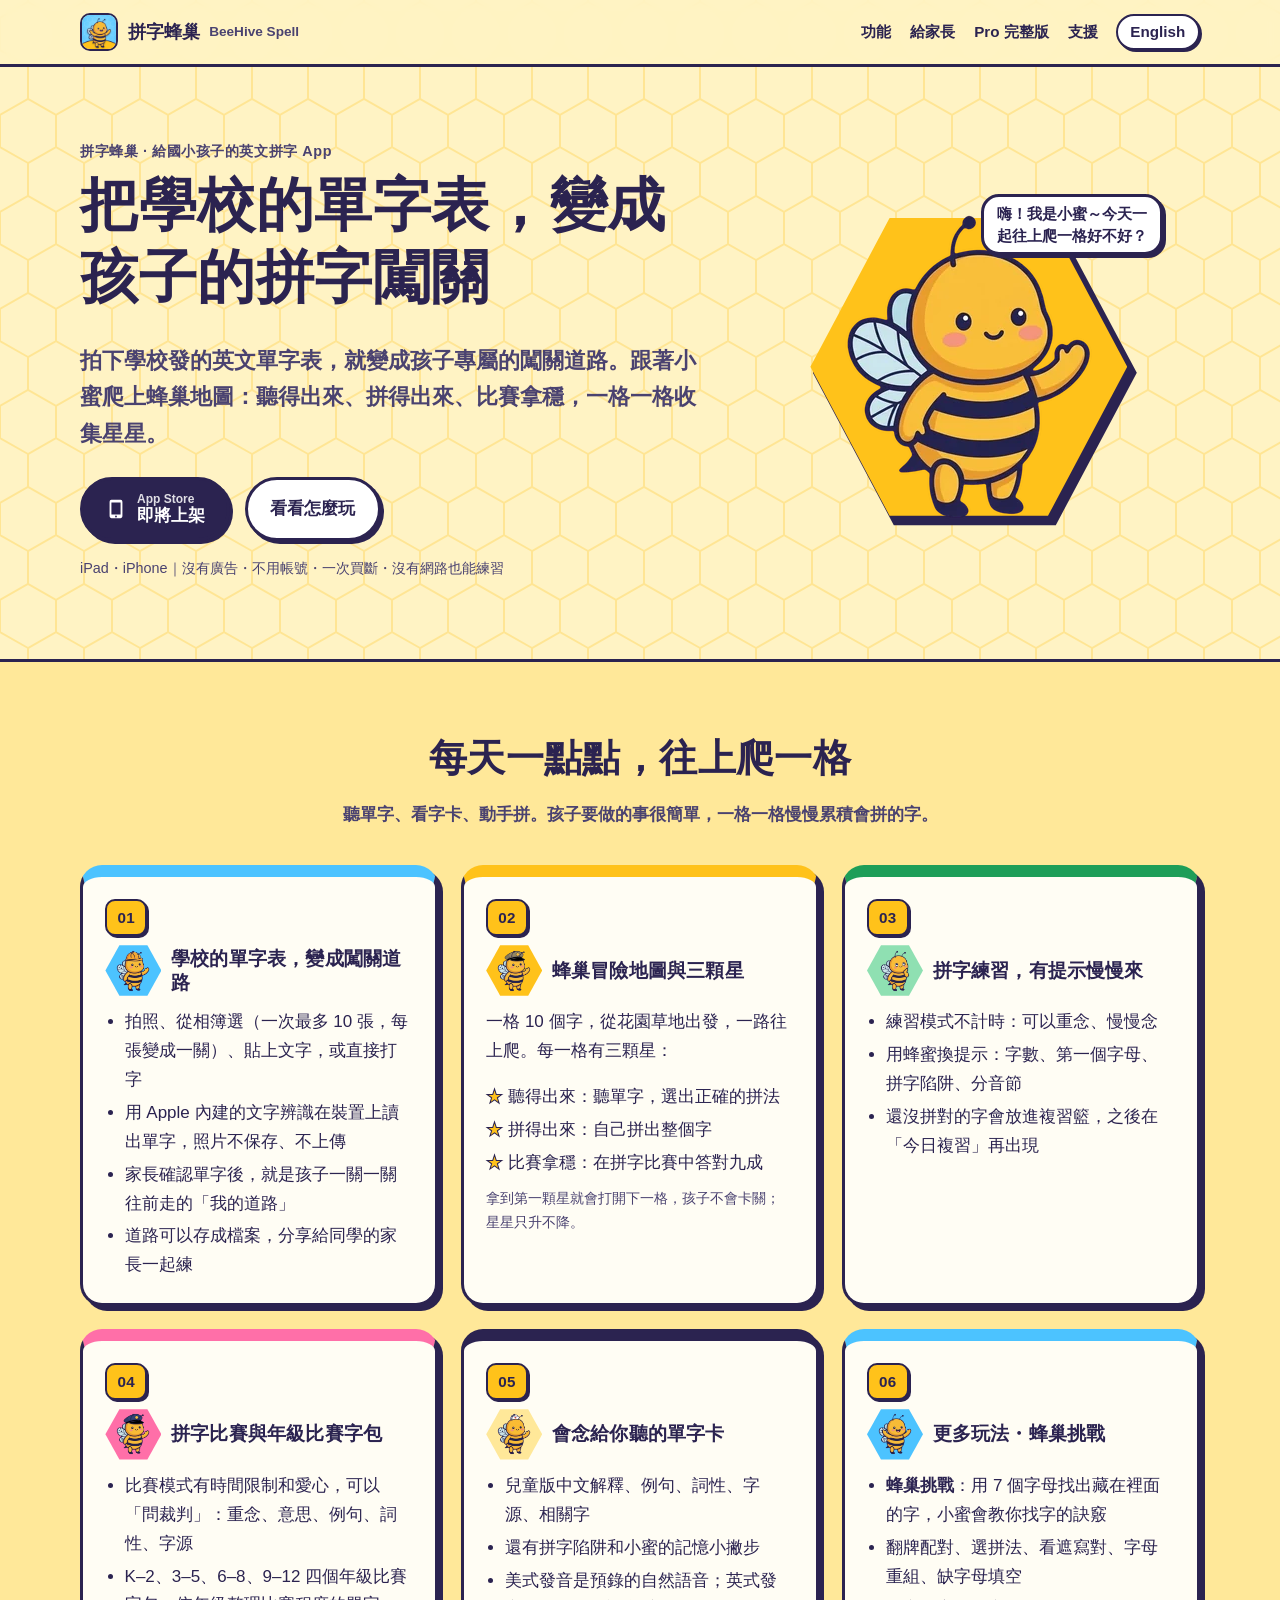
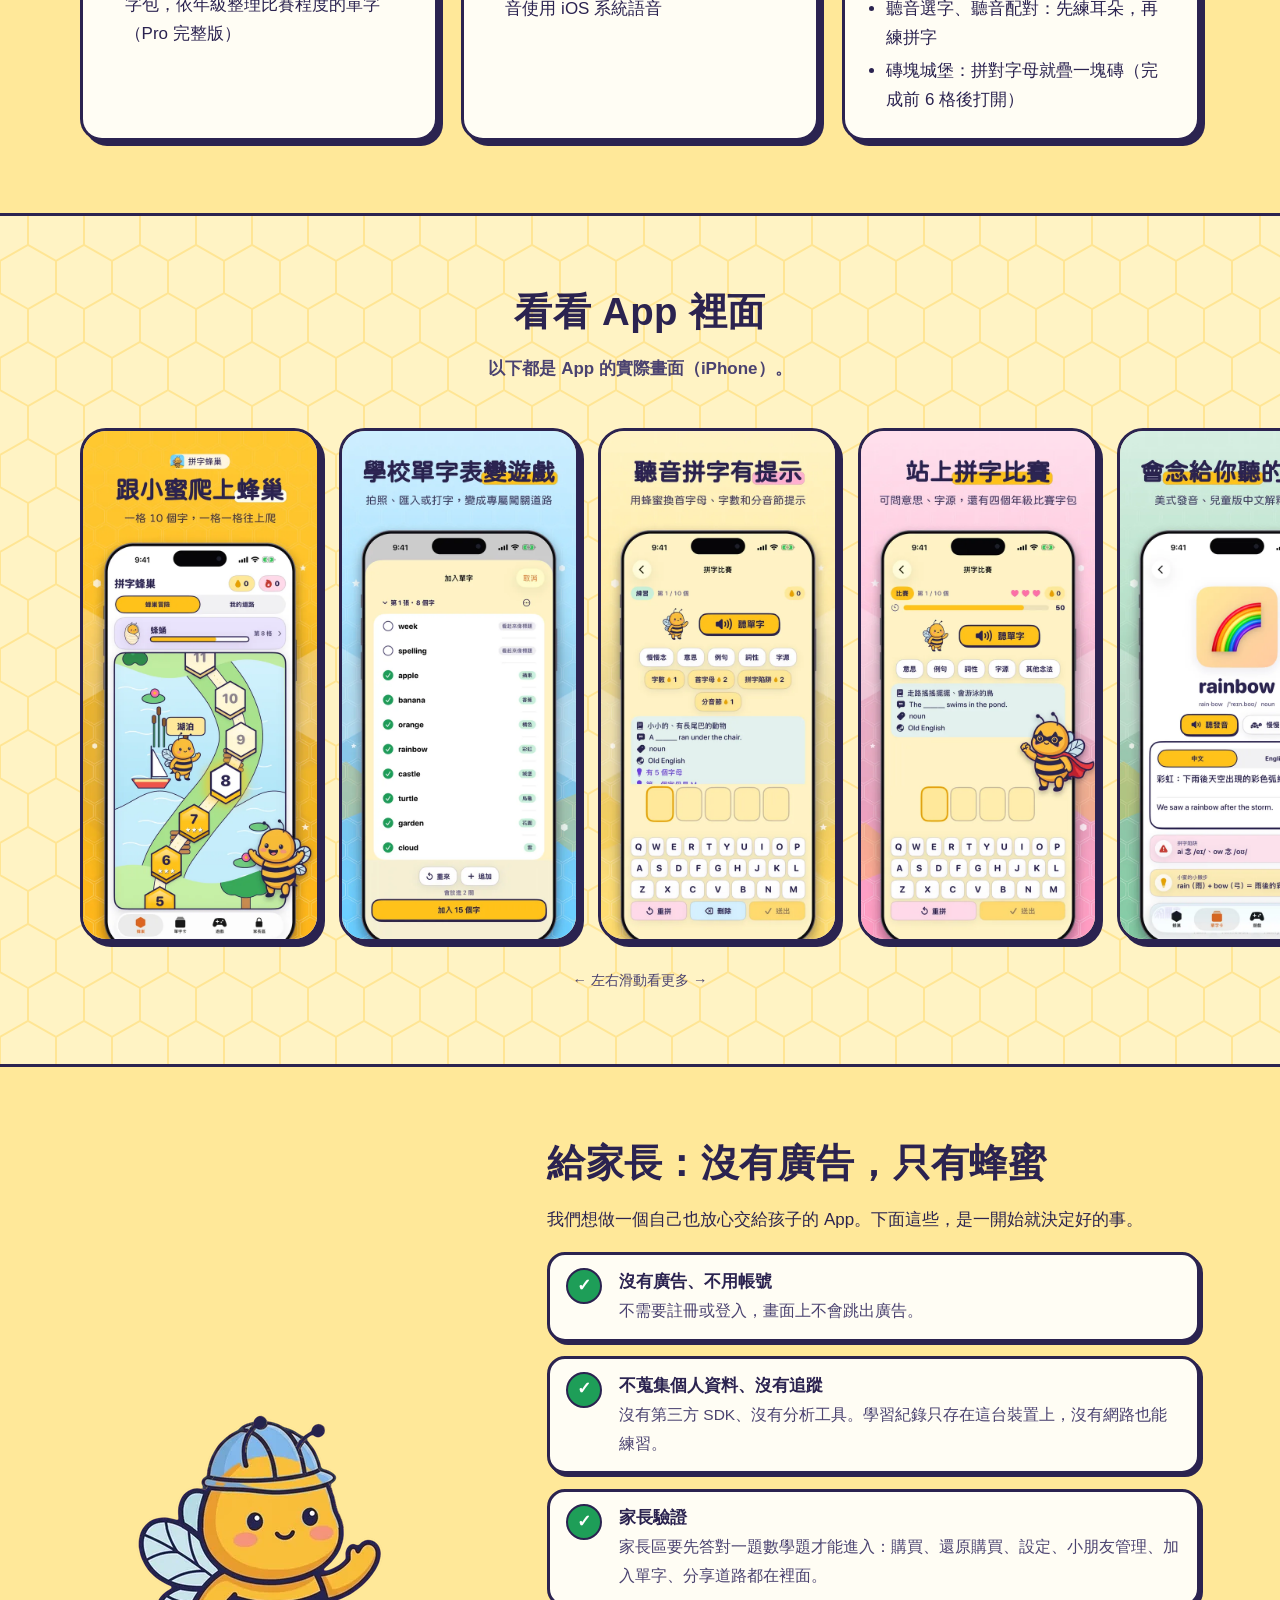
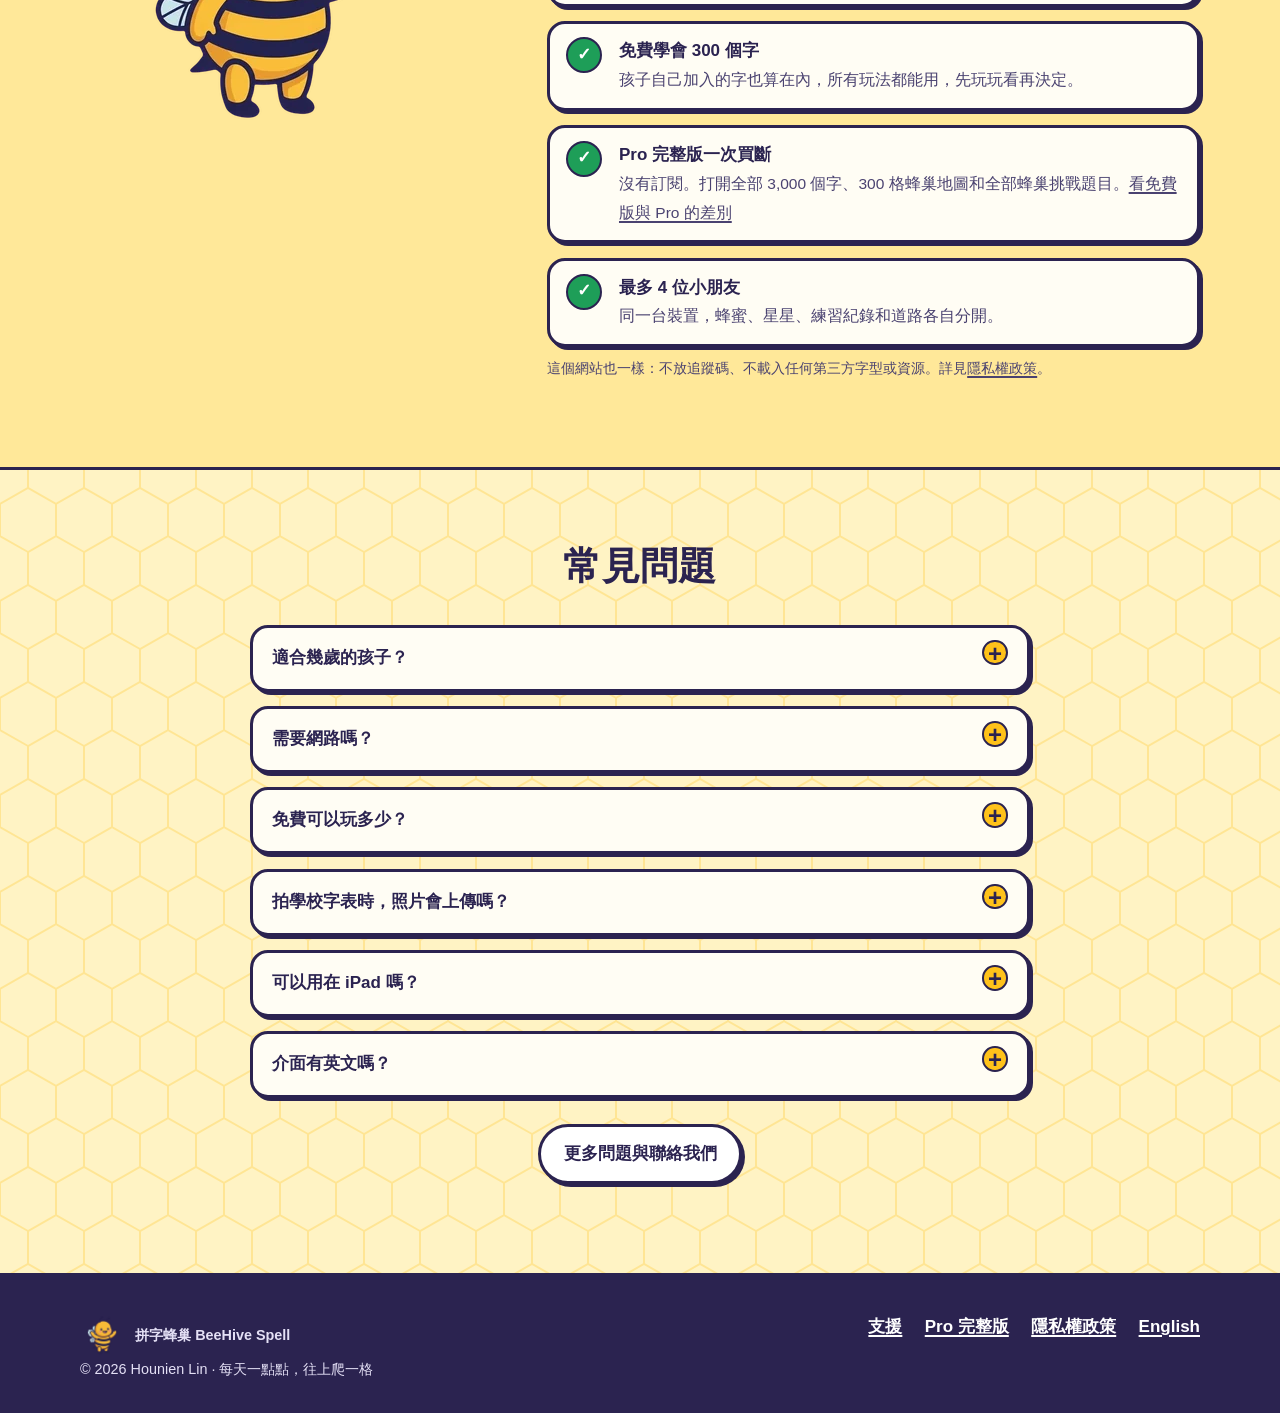
==== commit f8d7f307: "換成新版 App Store 截圖與 App icon" ====
--- a/index.html
+++ b/index.html
@@ -143,14 +143,14 @@
   </div>
   <!-- 截圖來源：app repo docs/appstore/final/zh-Hant/iphone-6.9/，用 tools/sync_assets.py 重新產生；換新一組截圖後記得核對 alt 文字 -->
   <ul class="shots" aria-label="App 截圖，可以左右捲動">
-    <li><img src="assets/img/screenshots/zh-Hant/01-climb-hive.webp" alt="蜂巢地圖：跟小蜜一格一格往上爬，稱號升級" width="600" height="1304" loading="lazy"></li>
-    <li><img src="assets/img/screenshots/zh-Hant/02-scan-to-road.webp" alt="拍下學校字表：在裝置上讀出單字，家長確認就能闖關" width="600" height="1304" loading="lazy"></li>
-    <li><img src="assets/img/screenshots/zh-Hant/03-spelling-hints.webp" alt="拼字練習：可以問意思、例句、詞性和字源" width="600" height="1304" loading="lazy"></li>
-    <li><img src="assets/img/screenshots/zh-Hant/04-three-stars.webp" alt="每格三顆星：聽得出來、拼得出來、比賽拿穩" width="600" height="1304" loading="lazy"></li>
-    <li><img src="assets/img/screenshots/zh-Hant/05-my-roads.webp" alt="我的道路：學校的字，一關一關慢慢練" width="600" height="1304" loading="lazy"></li>
-    <li><img src="assets/img/screenshots/zh-Hant/06-word-card.webp" alt="單字卡：點一下就念給你聽" width="600" height="1304" loading="lazy"></li>
-    <li><img src="assets/img/screenshots/zh-Hant/07-practice-modes.webp" alt="遊戲頁：各種練習方式" width="600" height="1304" loading="lazy"></li>
-    <li><img src="assets/img/screenshots/zh-Hant/08-parent-gate.webp" alt="家長區的家長驗證畫面" width="600" height="1304" loading="lazy"></li>
+    <li><img src="assets/img/screenshots/zh-Hant/01-climb-hive.webp" alt="跟小蜜爬上蜂巢：一格 10 個字，一格一格往上爬" width="600" height="1304" loading="lazy"></li>
+    <li><img src="assets/img/screenshots/zh-Hant/02-school-list.webp" alt="學校單字表變遊戲：拍照、匯入或打字，變成專屬闖關道路" width="600" height="1304" loading="lazy"></li>
+    <li><img src="assets/img/screenshots/zh-Hant/03-spelling-hints.webp" alt="聽音拼字有提示：用蜂蜜換首字母、字數和分音節提示" width="600" height="1304" loading="lazy"></li>
+    <li><img src="assets/img/screenshots/zh-Hant/04-spelling-contest.webp" alt="站上拼字比賽：可問意思、字源，還有四個年級比賽字包" width="600" height="1304" loading="lazy"></li>
+    <li><img src="assets/img/screenshots/zh-Hant/05-word-card.webp" alt="會念給你聽的字卡：美式發音、兒童版中文解釋和例句" width="600" height="1304" loading="lazy"></li>
+    <li><img src="assets/img/screenshots/zh-Hant/06-games.webp" alt="換個玩法再練習：蜂巢挑戰、翻牌配對、字母重組、選拼法" width="600" height="1304" loading="lazy"></li>
+    <li><img src="assets/img/screenshots/zh-Hant/07-three-stars.webp" alt="收集星星變身升級：每格三顆星，小蜜跟著稱號一起長大" width="600" height="1304" loading="lazy"></li>
+    <li><img src="assets/img/screenshots/zh-Hant/08-parent-gate.webp" alt="家長安心的設計：沒有廣告、不用帳號、一次買斷、家長驗證" width="600" height="1304" loading="lazy"></li>
   </ul>
   <p class="shots-hint" aria-hidden="true">← 左右滑動看更多 →</p>
 </section>
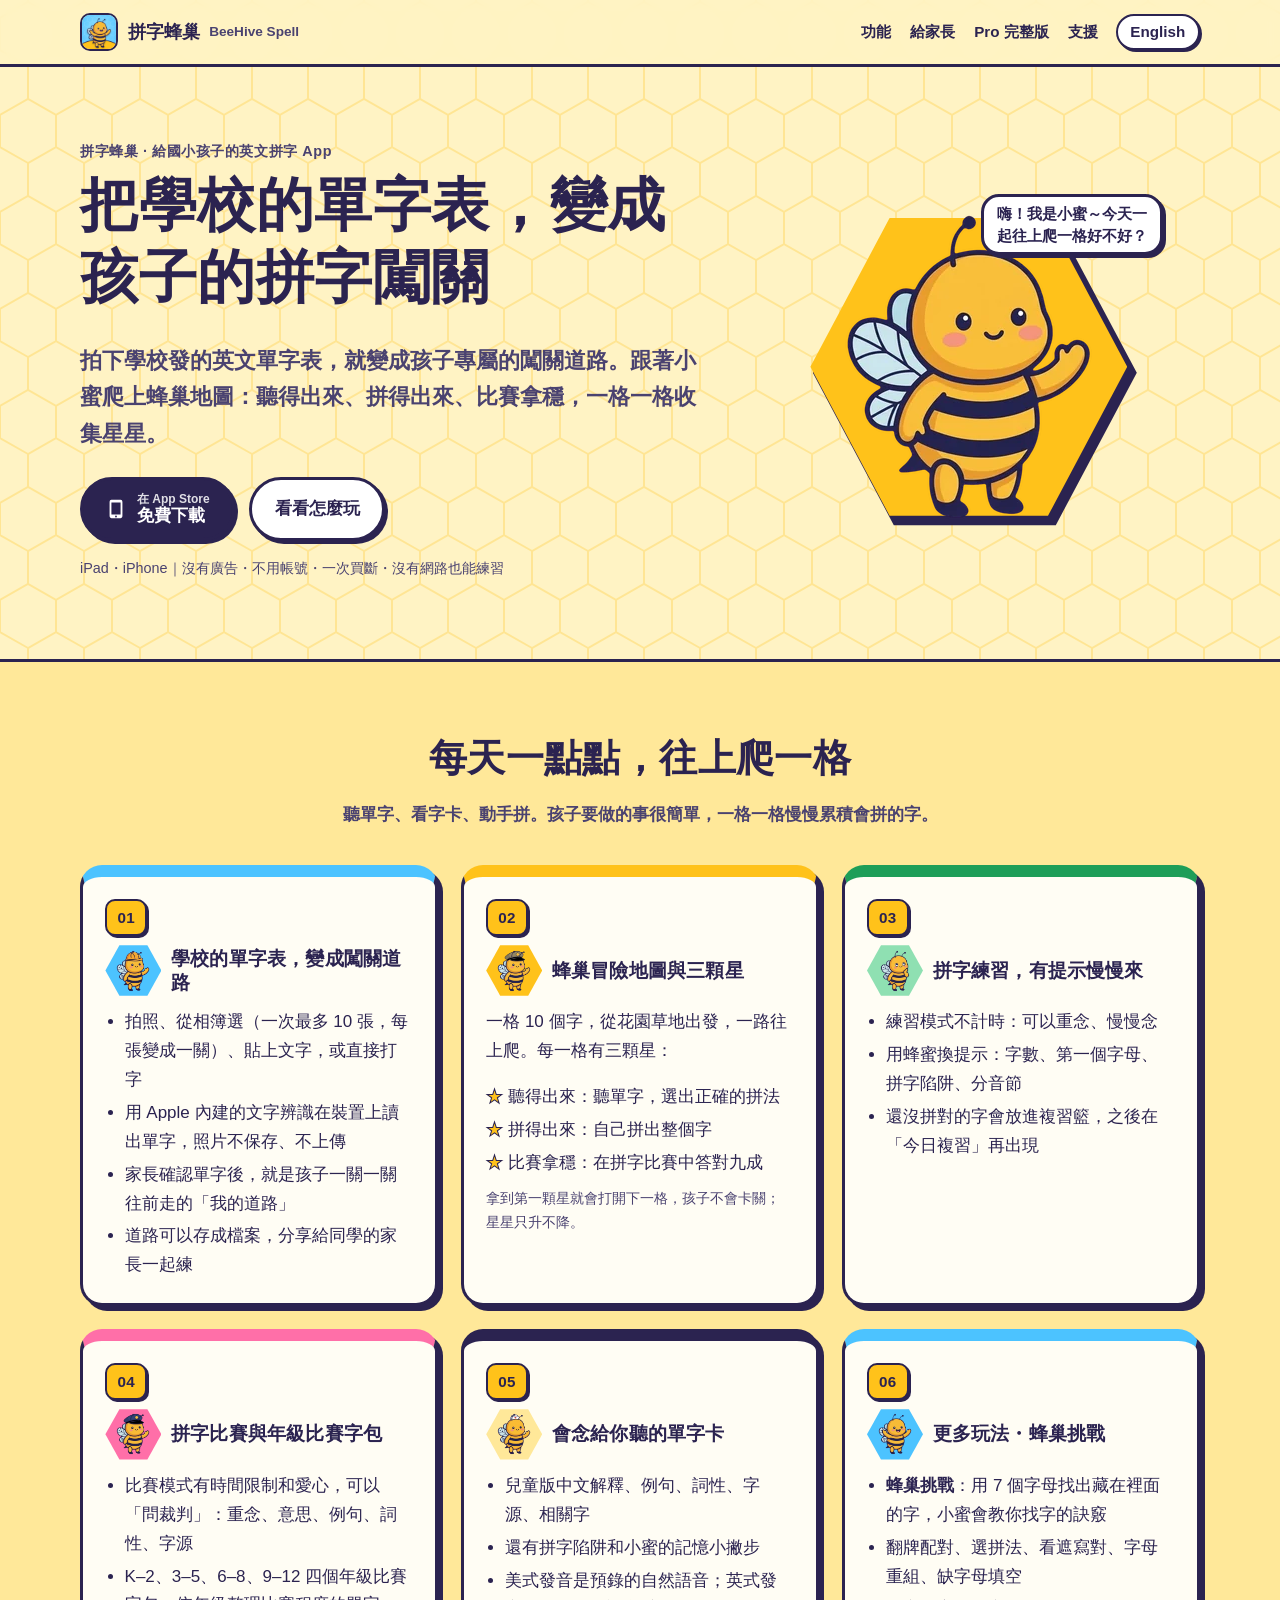
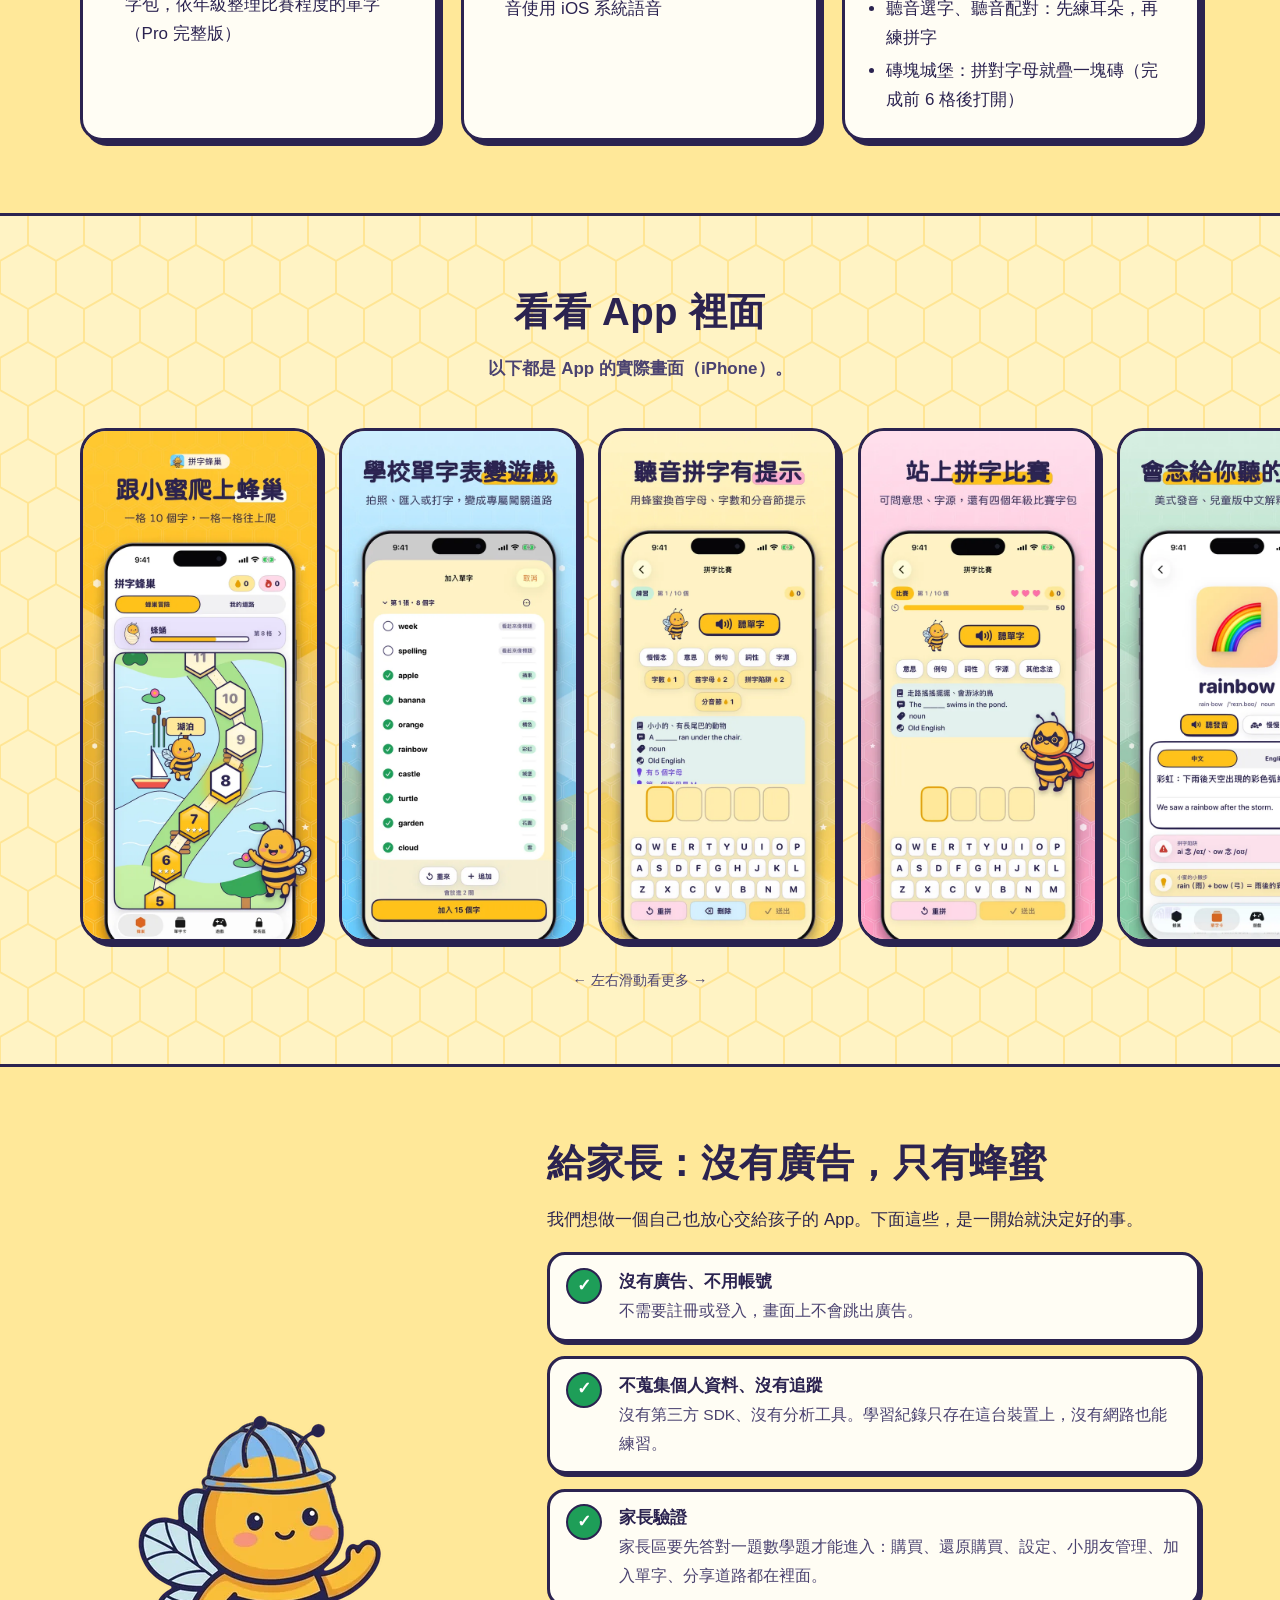
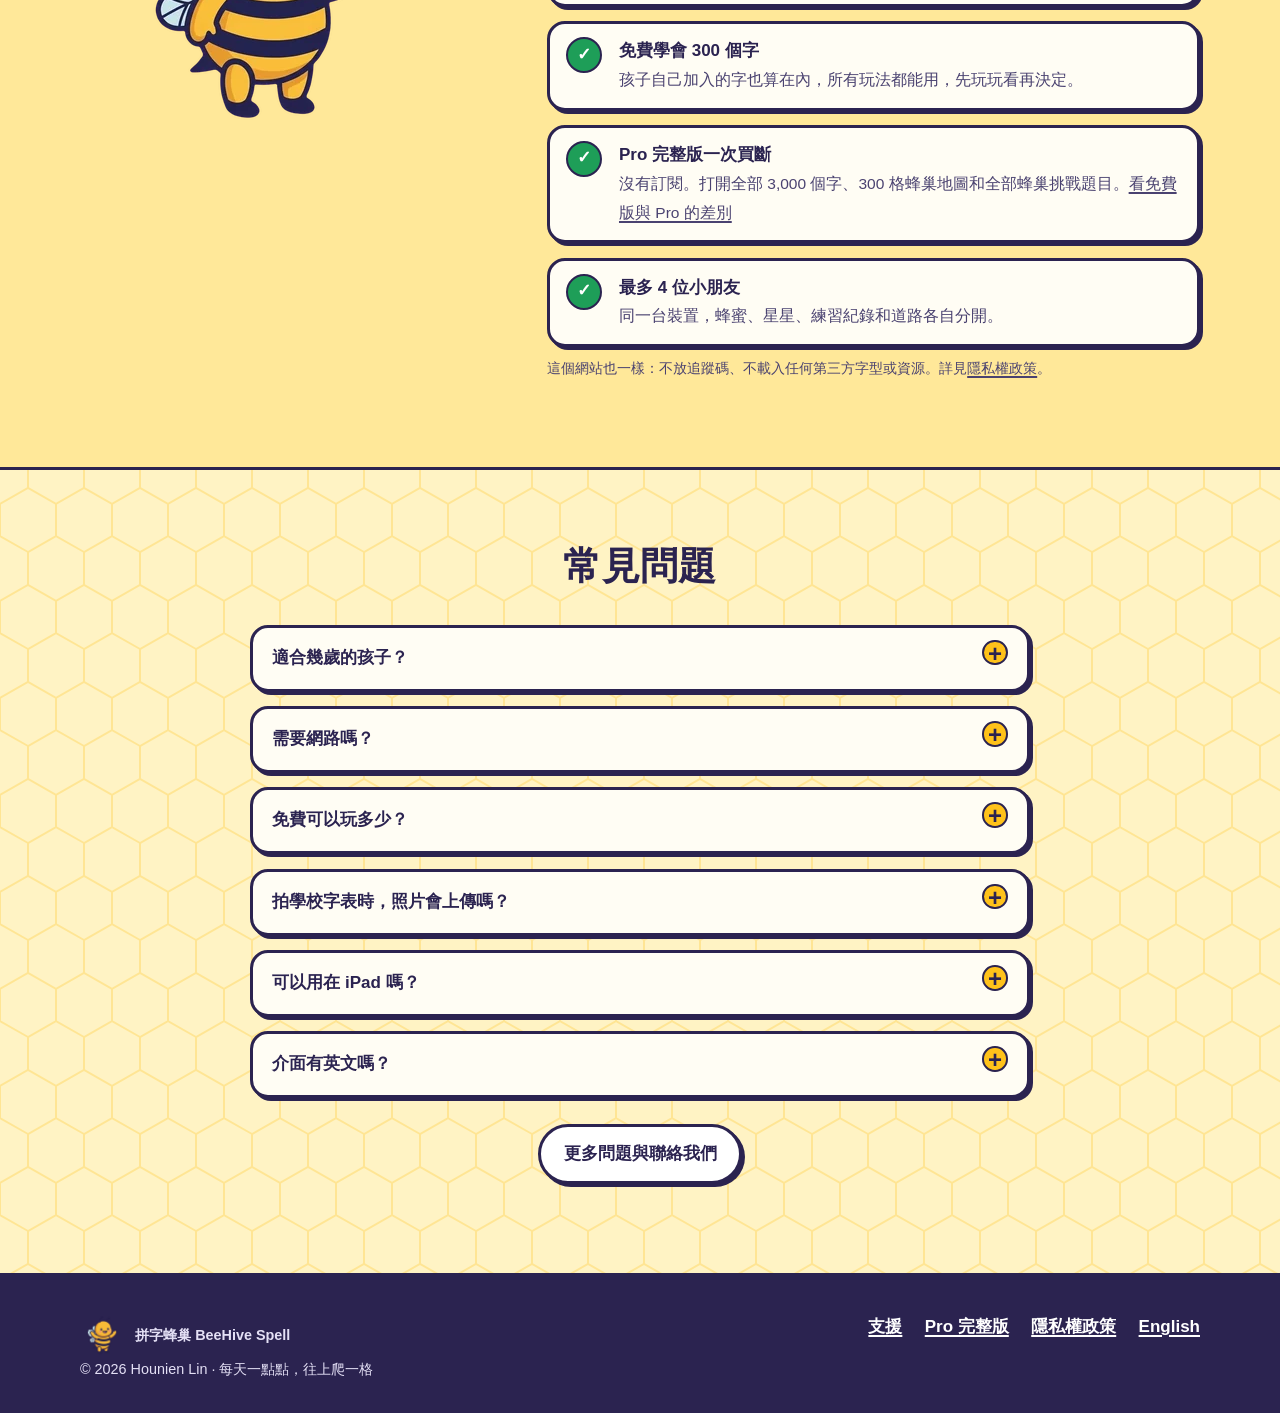
==== commit 57864cf3: "Link the App Store listing now that 1.0 is live Co-Authored-By: Claude Opus 5.5 <noreply@anthropic.c" ====
--- a/index.html
+++ b/index.html
@@ -45,11 +45,9 @@
       <h1 id="hero-title">把學校的單字表，變成孩子的拼字闖關</h1>
       <p class="lede">拍下學校發的英文單字表，就變成孩子專屬的闖關道路。跟著小蜜爬上蜂巢地圖：聽得出來、拼得出來、比賽拿穩，一格一格收集星星。</p>
       <div class="hero-cta">
-        <!-- TODO(上架後): 換成 App Store 連結 https://apps.apple.com/app/id<APP_ID>，
-             並改用 Apple 行銷資源提供的「Download on the App Store」徽章（下載後放進 assets/img/，不要從 Apple 伺服器直接引用）。 -->
-        <a class="btn btn-store" href="#" aria-label="App Store 即將上架">
+        <a class="btn btn-store" href="https://apps.apple.com/tw/app/id6832185884" aria-label="在 App Store 下載">
           <svg viewBox="0 0 24 24" aria-hidden="true"><path d="M7 2h10a2 2 0 0 1 2 2v16a2 2 0 0 1-2 2H7a2 2 0 0 1-2-2V4a2 2 0 0 1 2-2zm0 3v13h10V5H7zm5 14.2a1 1 0 1 0 0 2 1 1 0 0 0 0-2z"/></svg>
-          <span><small>App Store</small>即將上架</span>
+          <span><small>在 App Store</small>免費下載</span>
         </a>
         <a class="btn btn-ghost" href="#features">看看怎麼玩</a>
       </div>
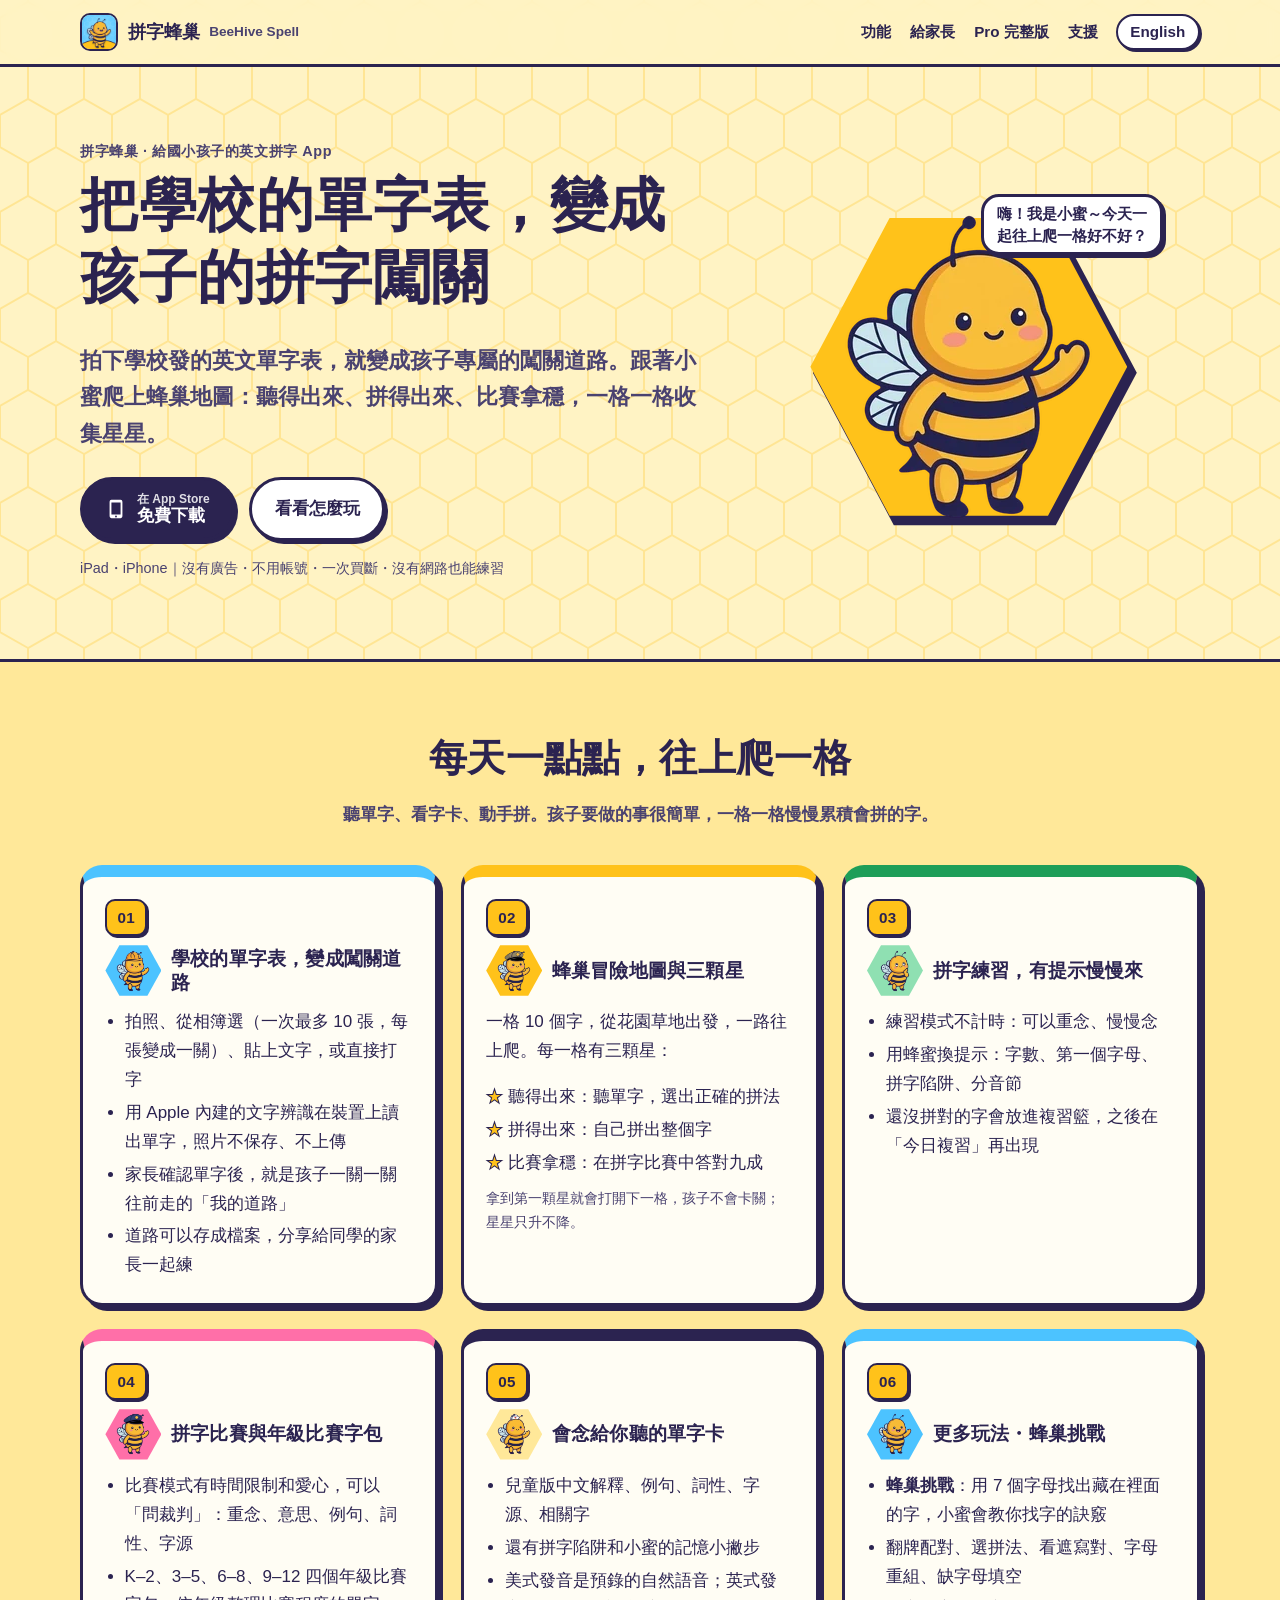
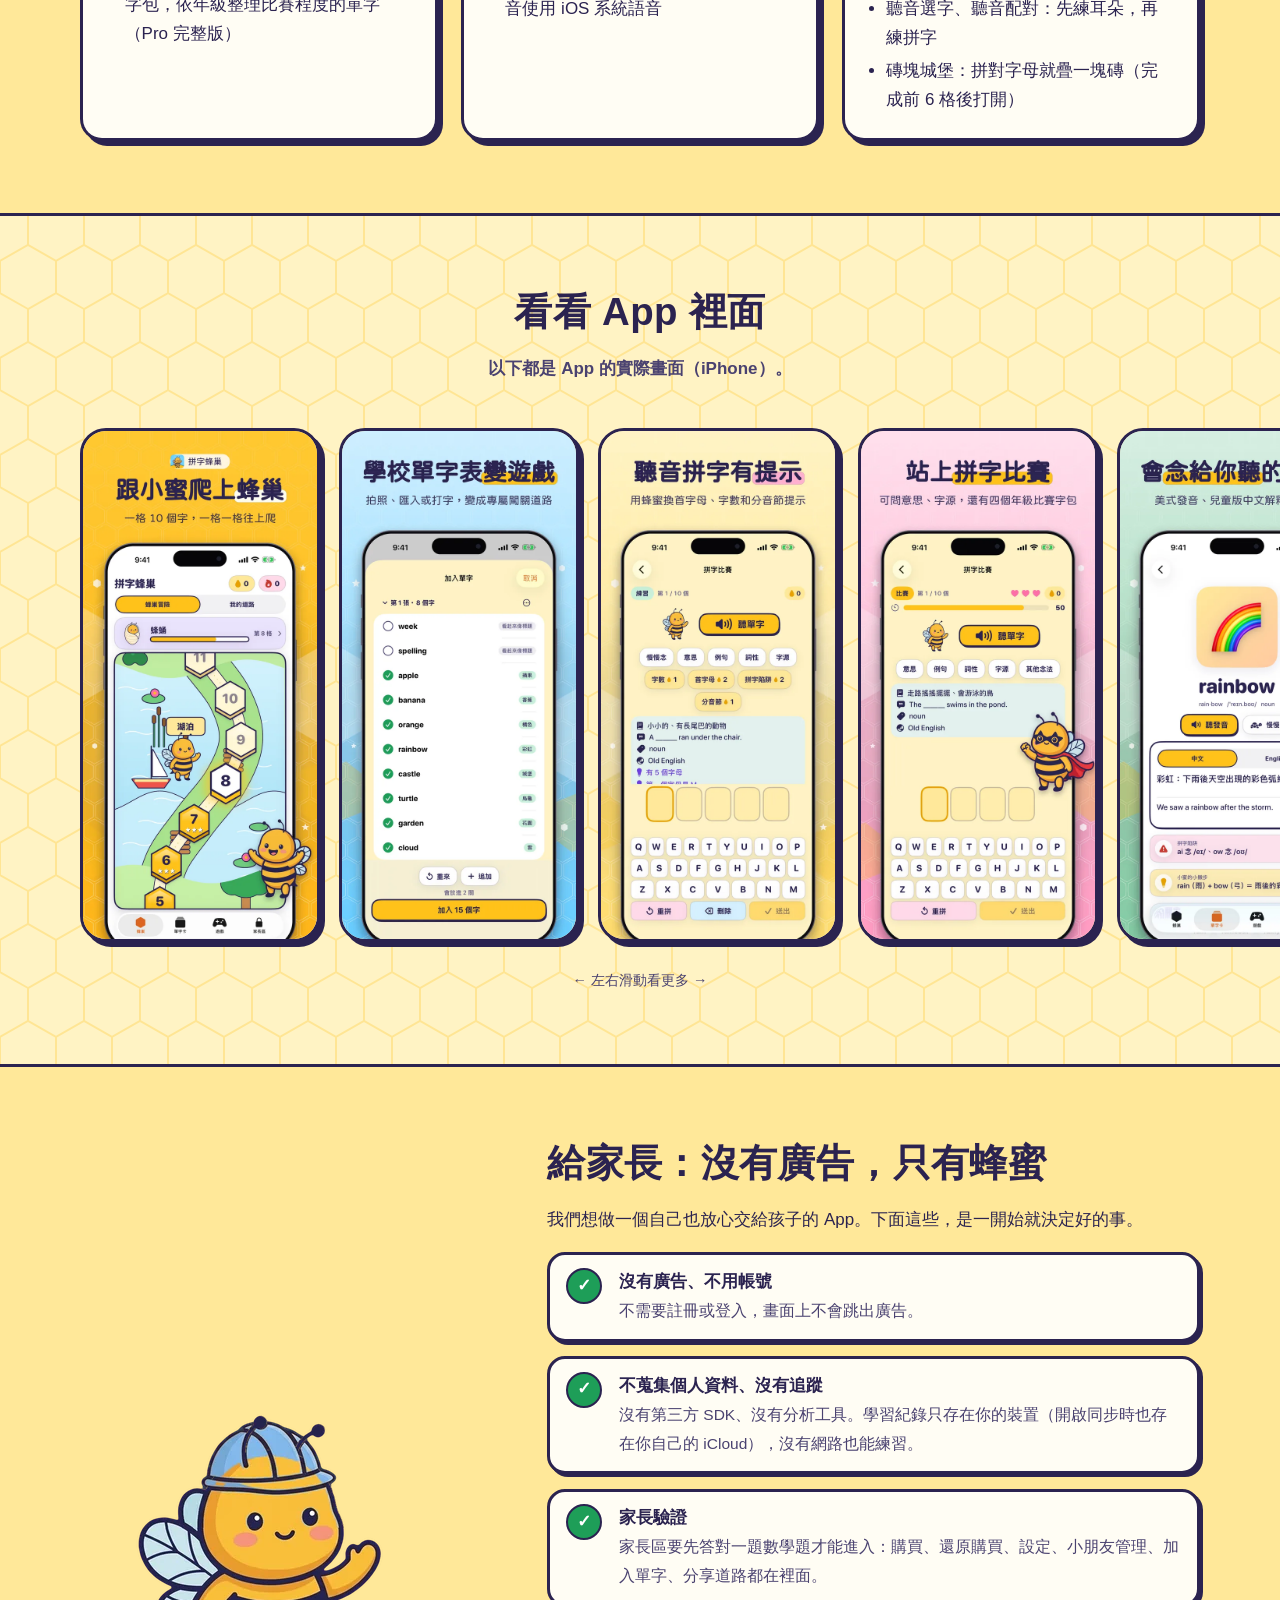
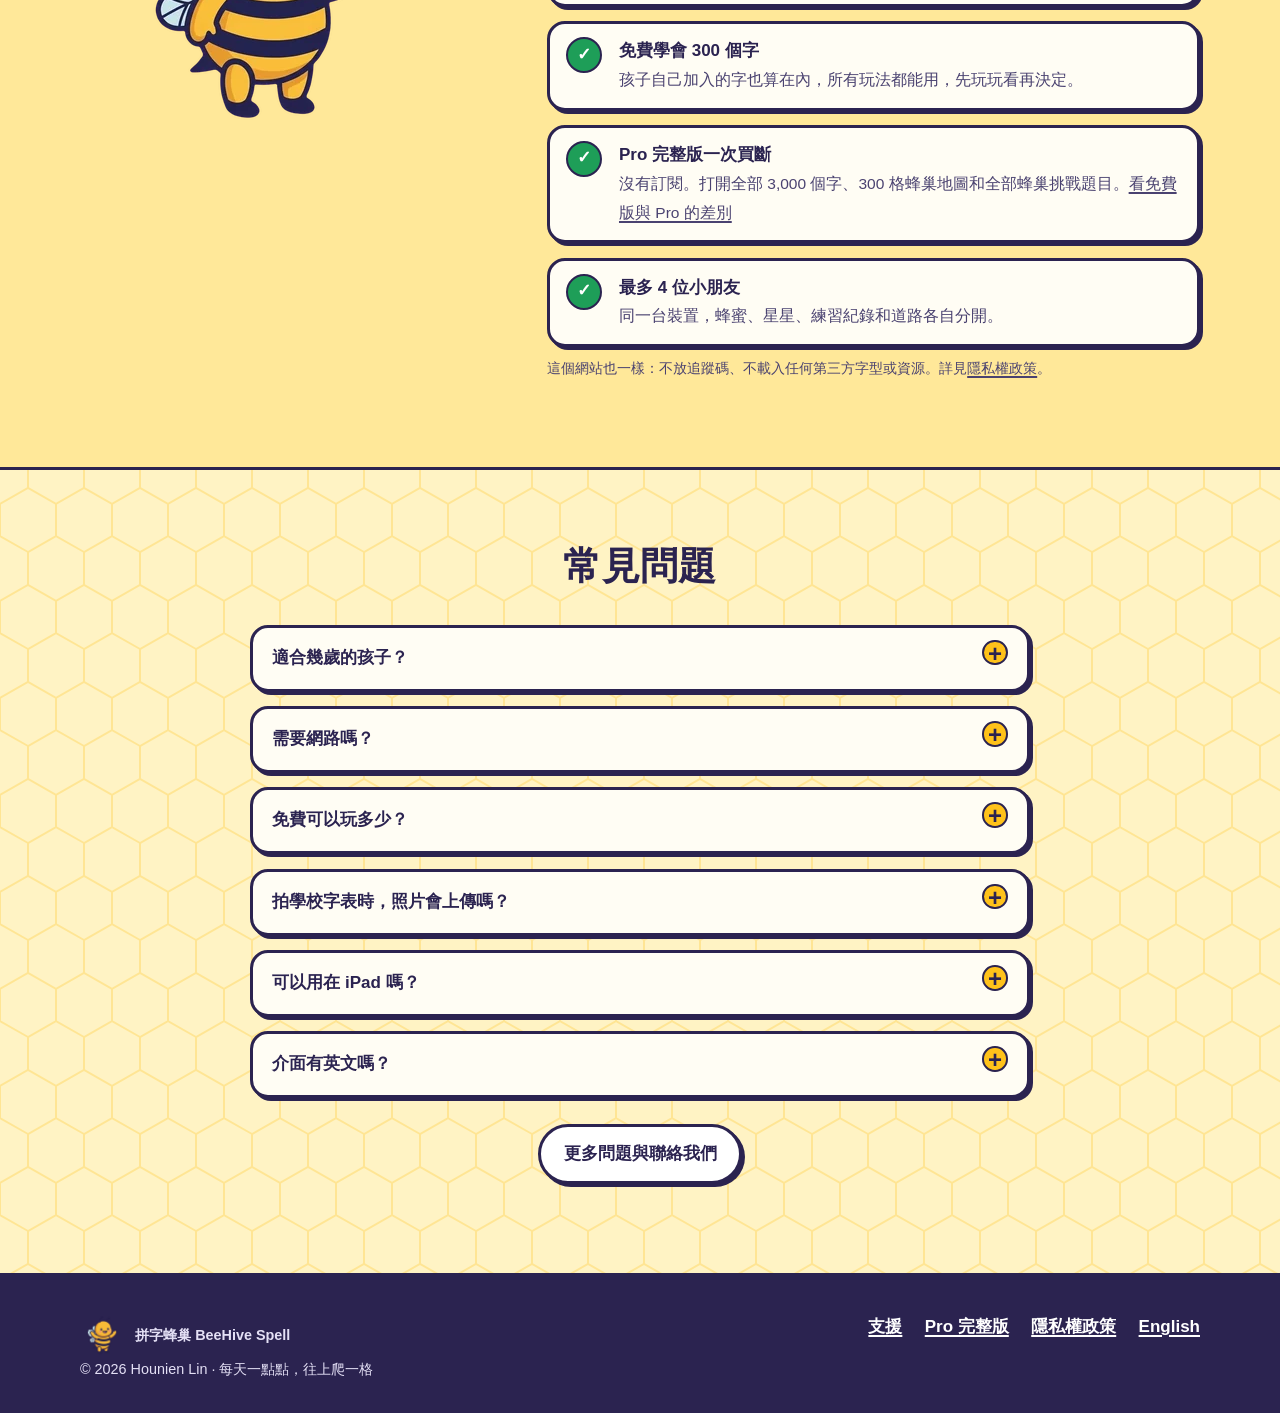
==== commit 229529e9: "Privacy, support and home pages: iCloud sync for 1.1 Co-Authored-By: Claude Opus 5.5 <noreply@anthro" ====
--- a/index.html
+++ b/index.html
@@ -163,7 +163,7 @@
       <p>我們想做一個自己也放心交給孩子的 App。下面這些，是一開始就決定好的事。</p>
       <ul class="checks">
         <li><div><strong>沒有廣告、不用帳號</strong><span>不需要註冊或登入，畫面上不會跳出廣告。</span></div></li>
-        <li><div><strong>不蒐集個人資料、沒有追蹤</strong><span>沒有第三方 SDK、沒有分析工具。學習紀錄只存在這台裝置上，沒有網路也能練習。</span></div></li>
+        <li><div><strong>不蒐集個人資料、沒有追蹤</strong><span>沒有第三方 SDK、沒有分析工具。學習紀錄只存在你的裝置（開啟同步時也存在你自己的 iCloud），沒有網路也能練習。</span></div></li>
         <li><div><strong>家長驗證</strong><span>家長區要先答對一題數學題才能進入：購買、還原購買、設定、小朋友管理、加入單字、分享道路都在裡面。</span></div></li>
         <li><div><strong>免費學會 300 個字</strong><span>孩子自己加入的字也算在內，所有玩法都能用，先玩玩看再決定。</span></div></li>
         <li><div><strong>Pro 完整版一次買斷</strong><span>沒有訂閱。打開全部 3,000 個字、300 格蜂巢地圖和全部蜂巢挑戰題目。<a href="pro.html">看免費版與 Pro 的差別</a></span></div></li>
